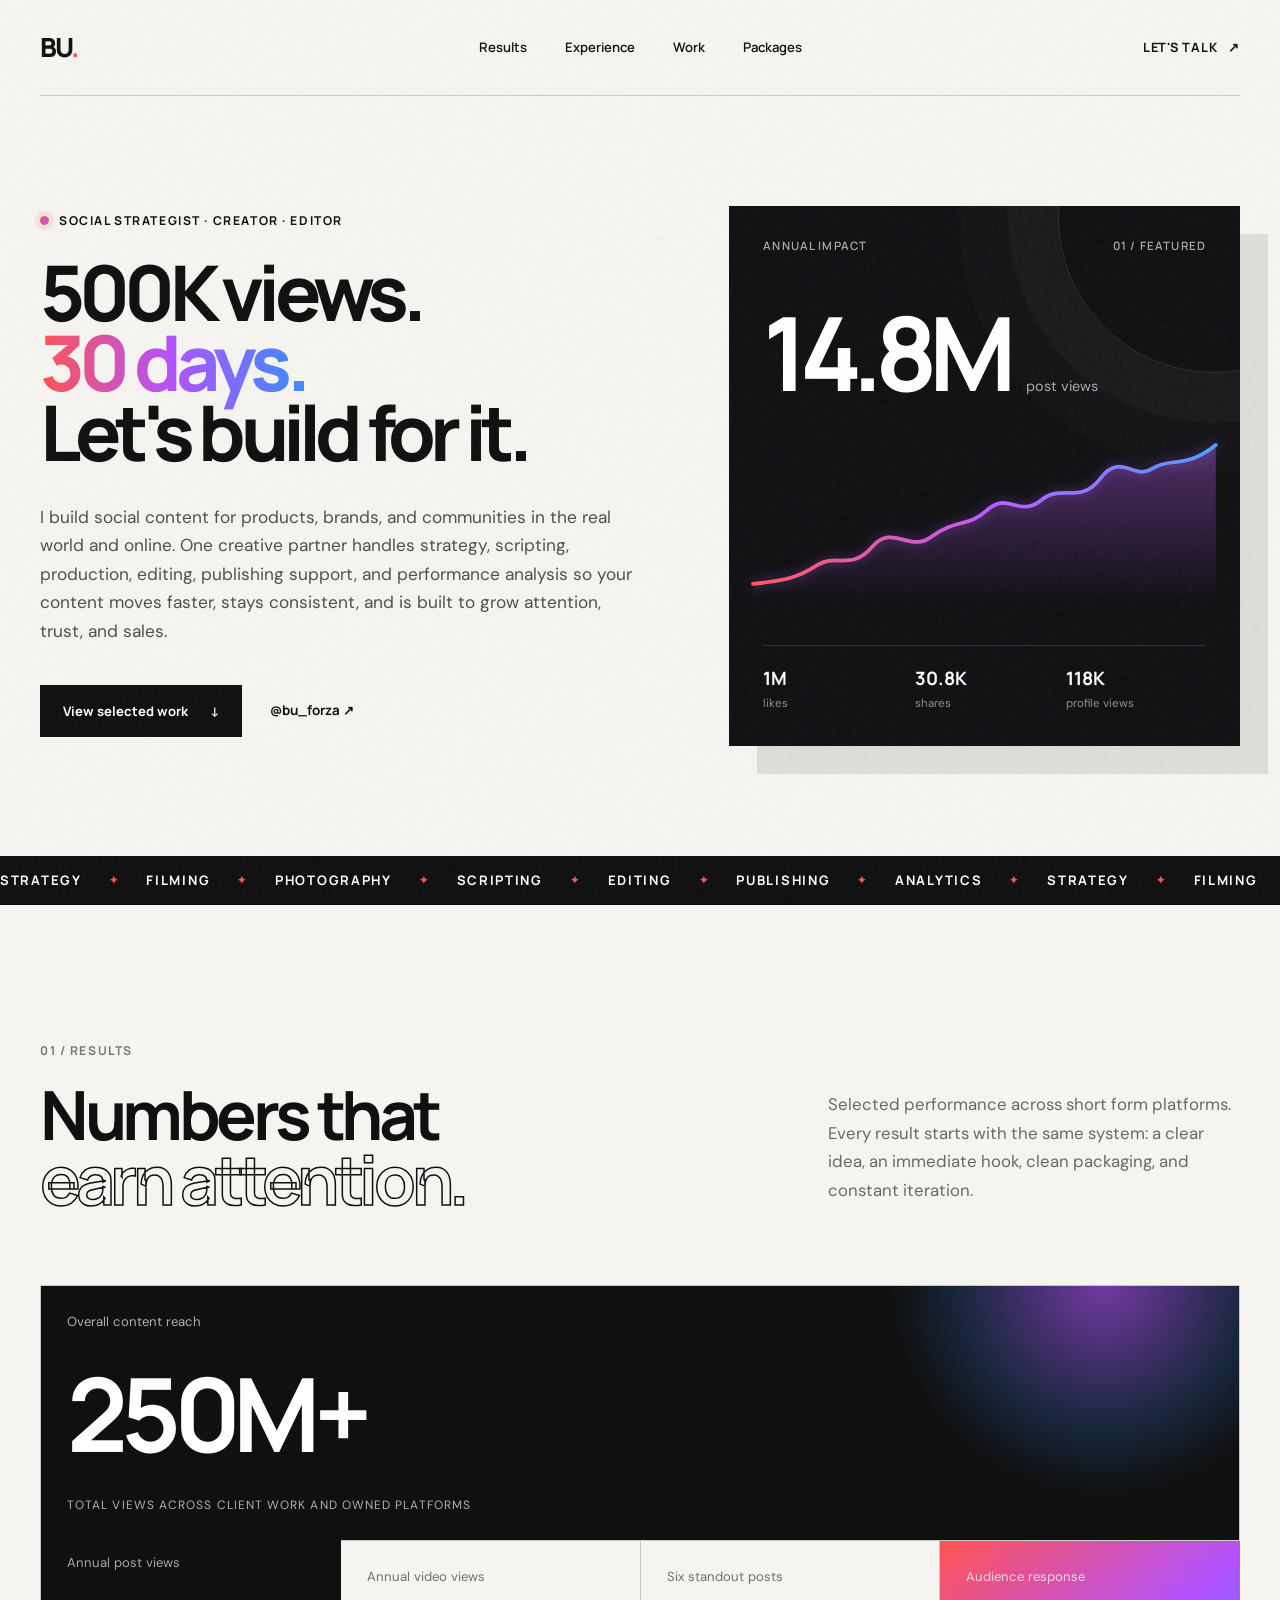
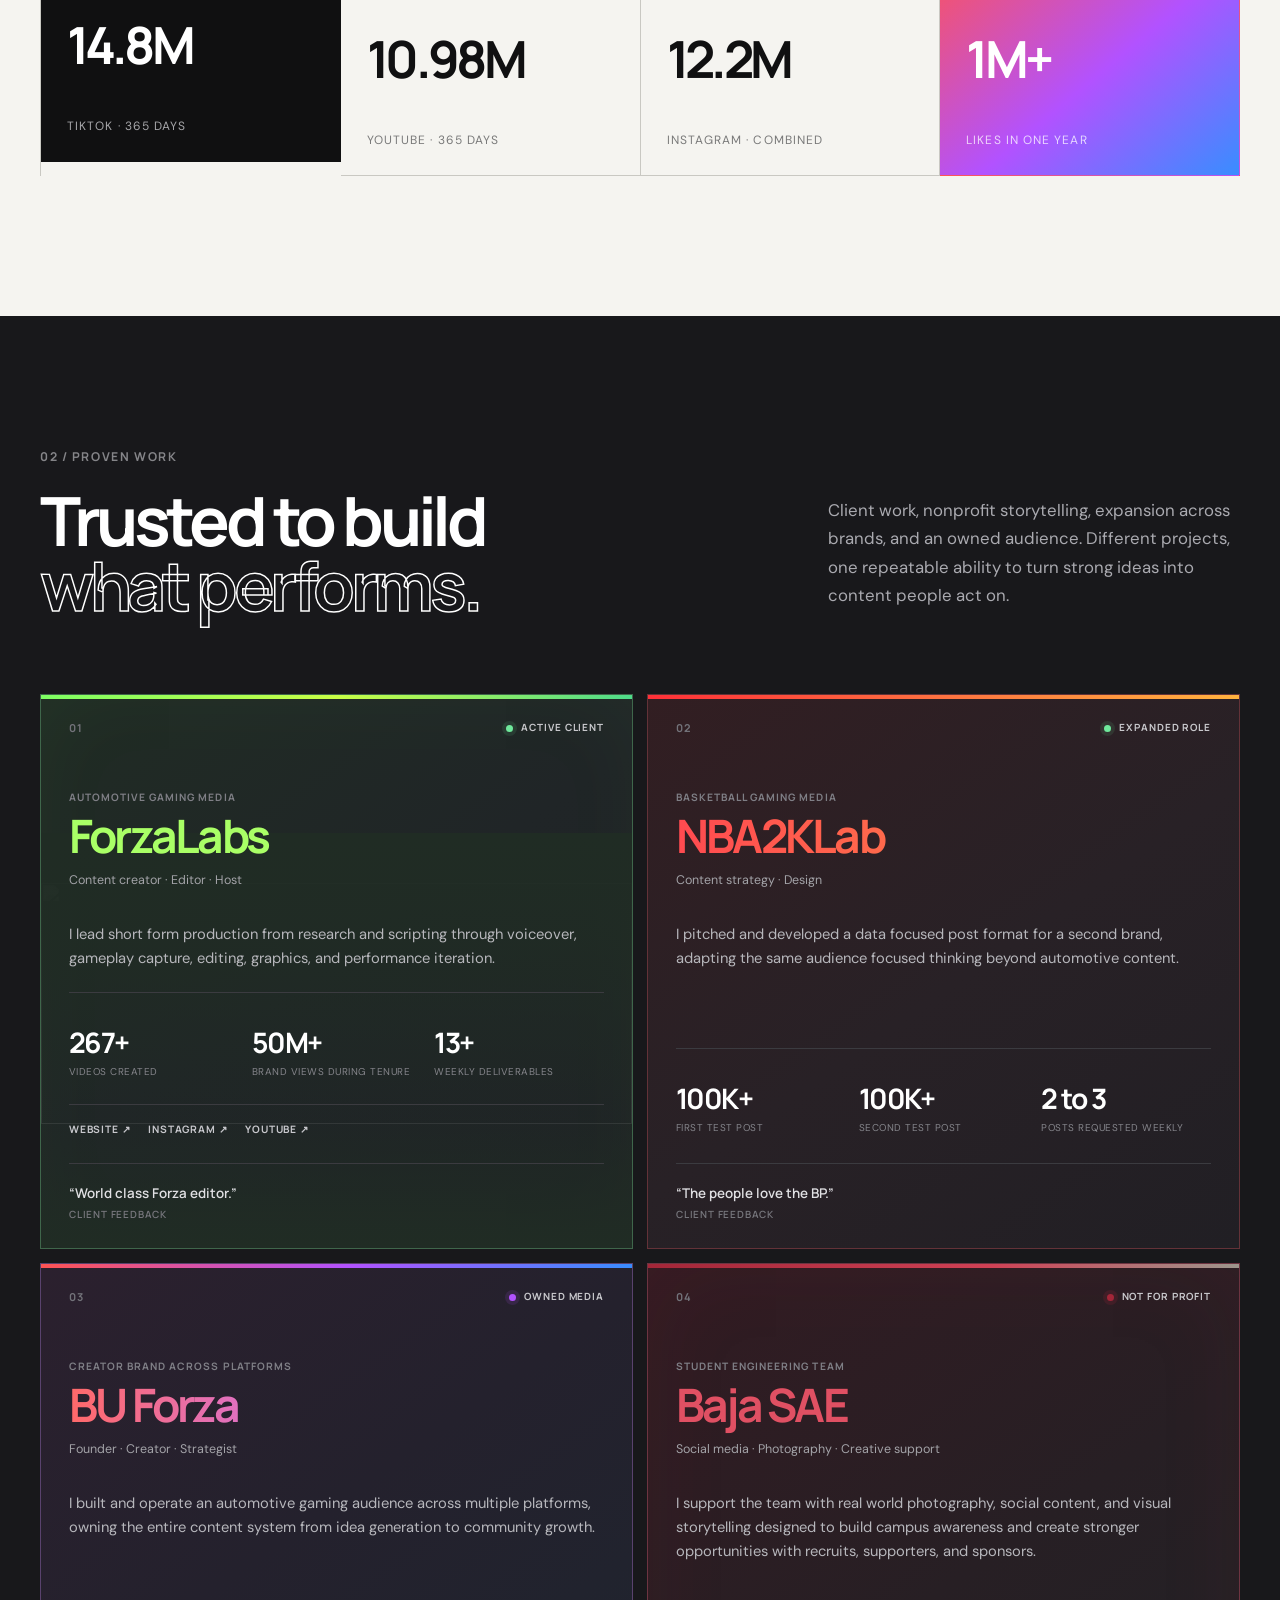
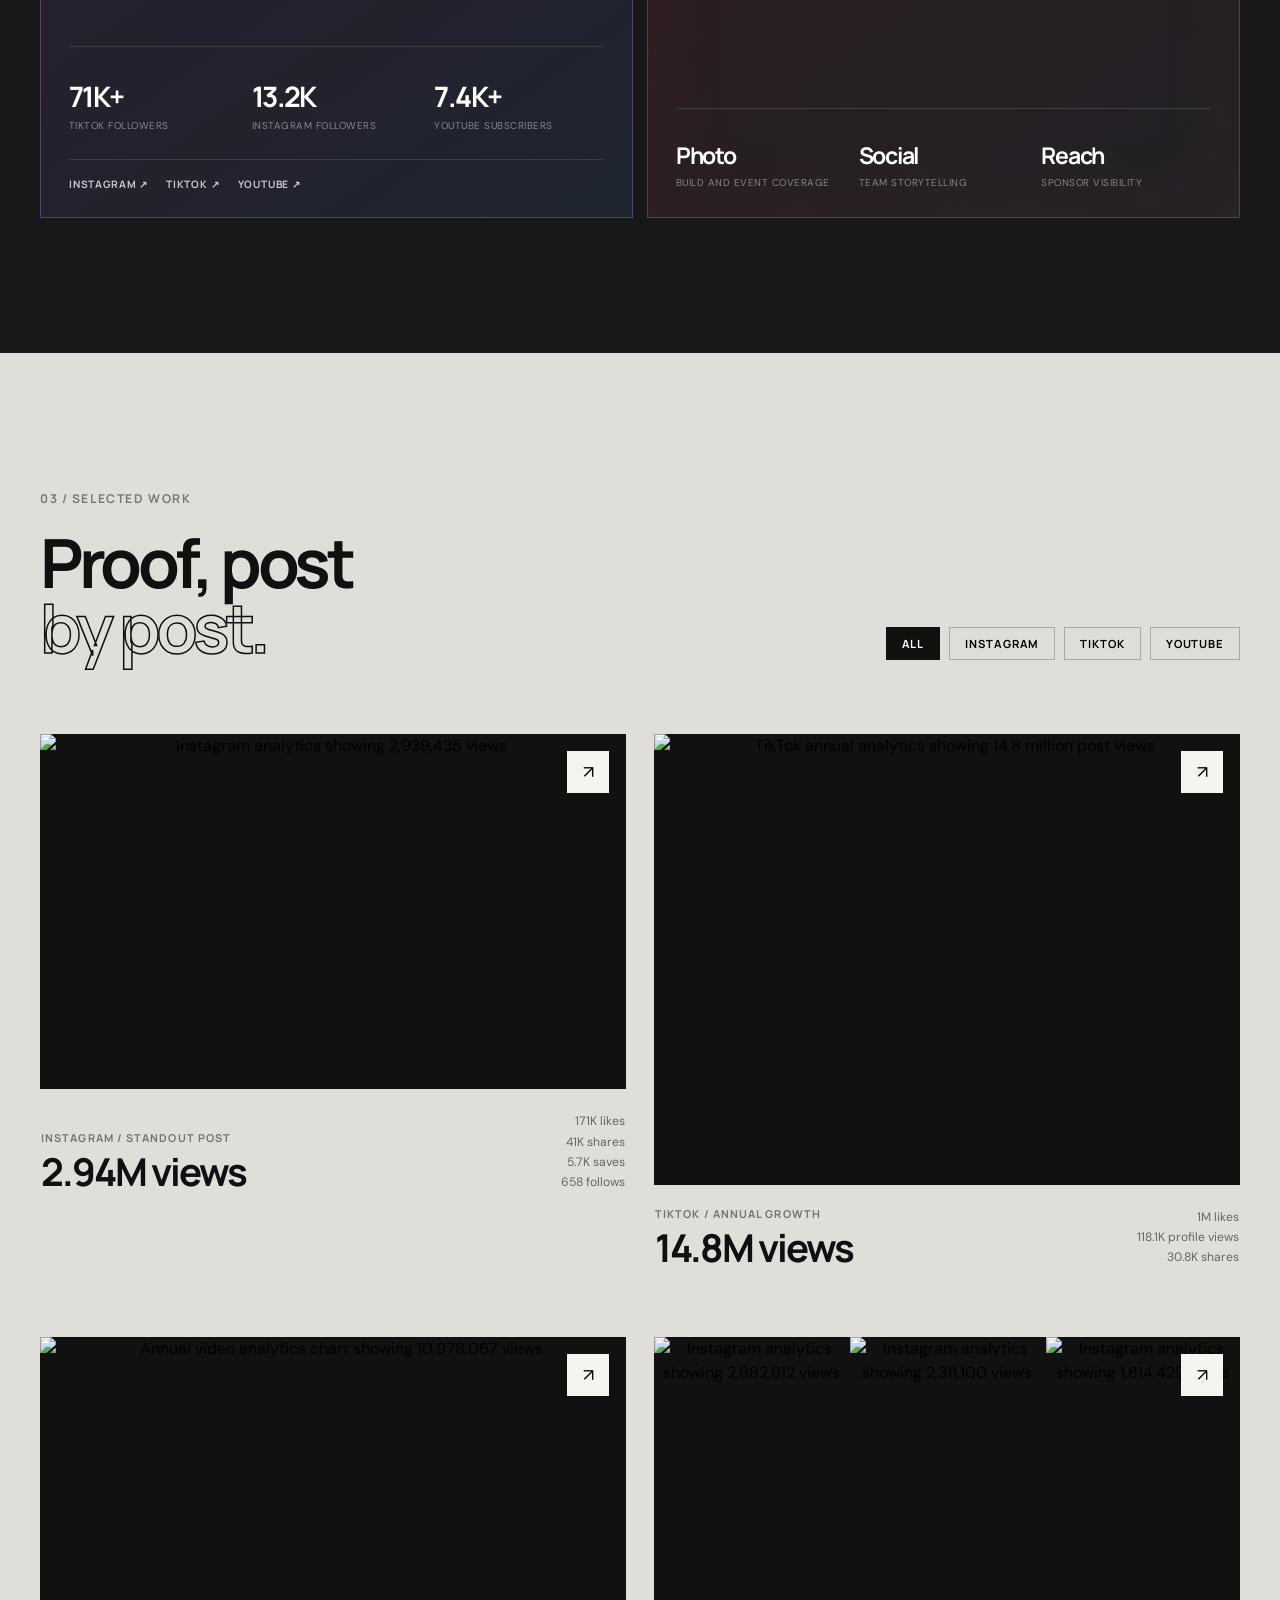
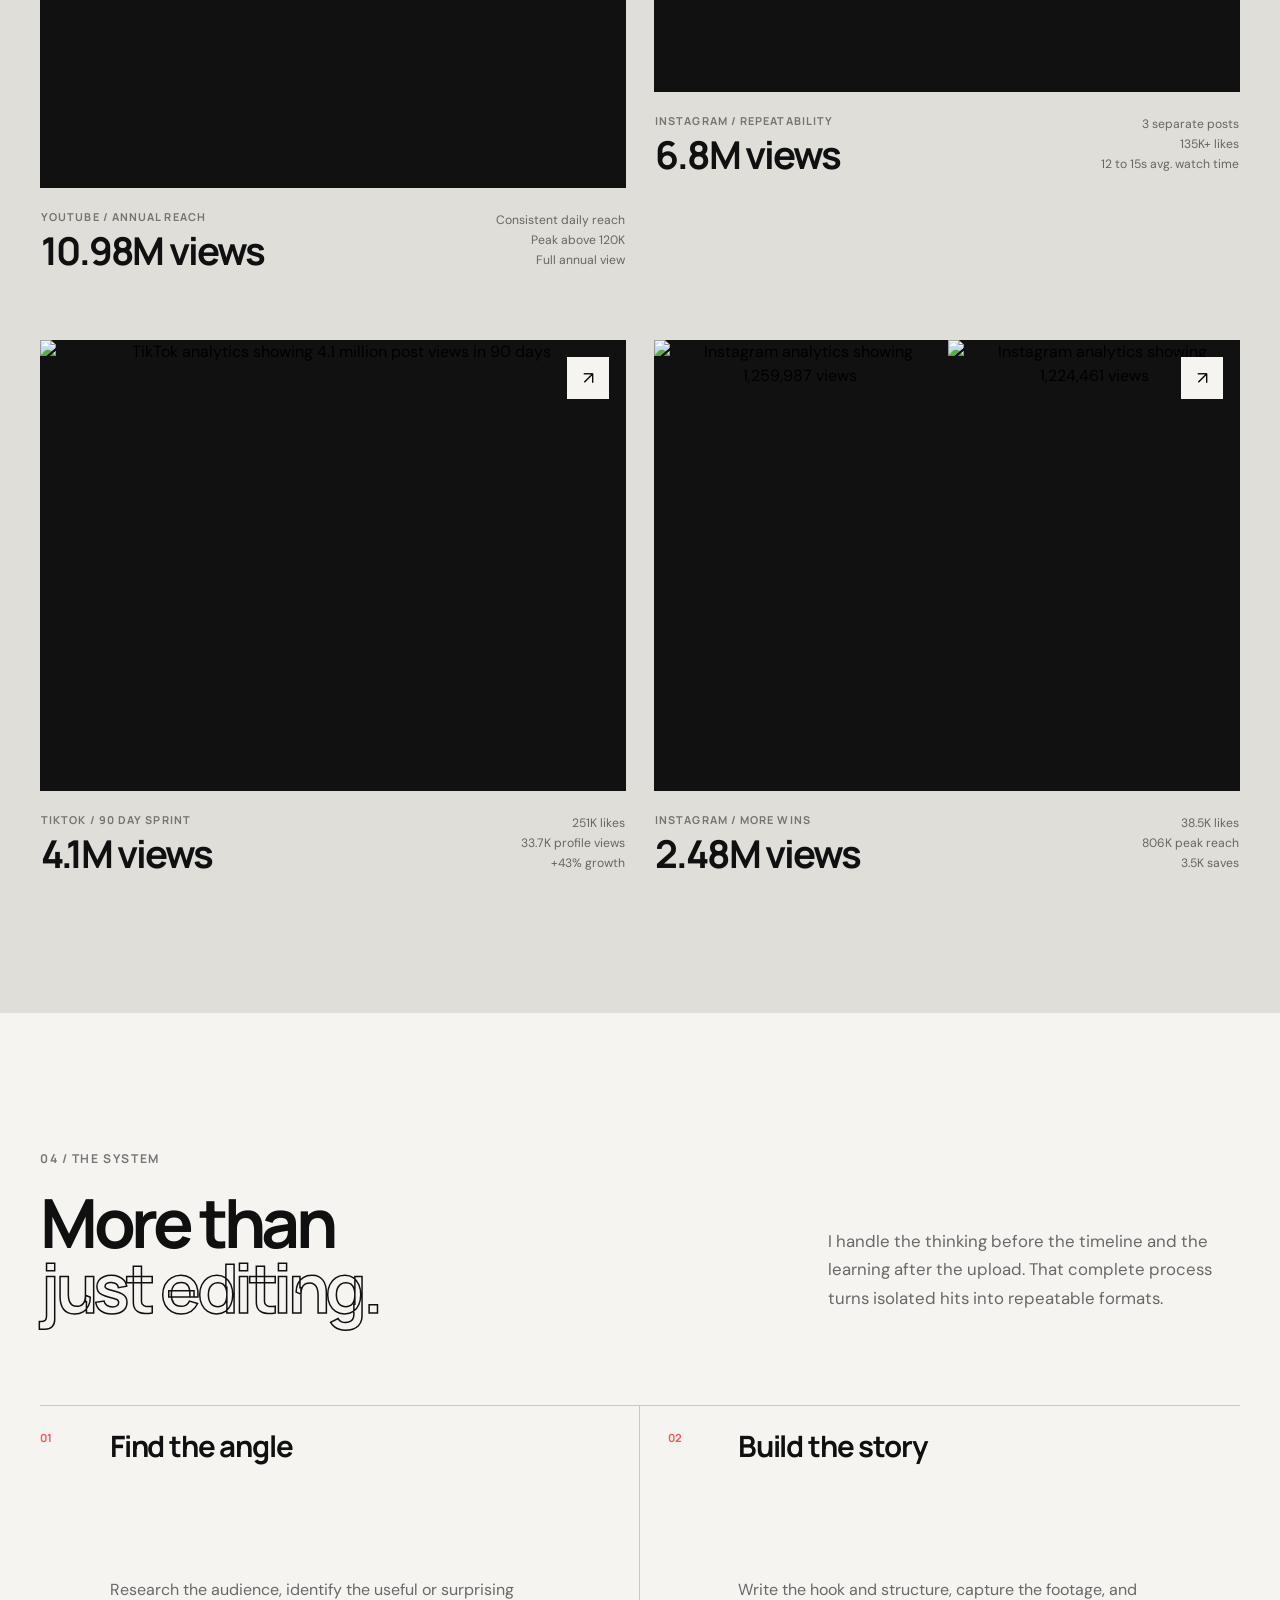
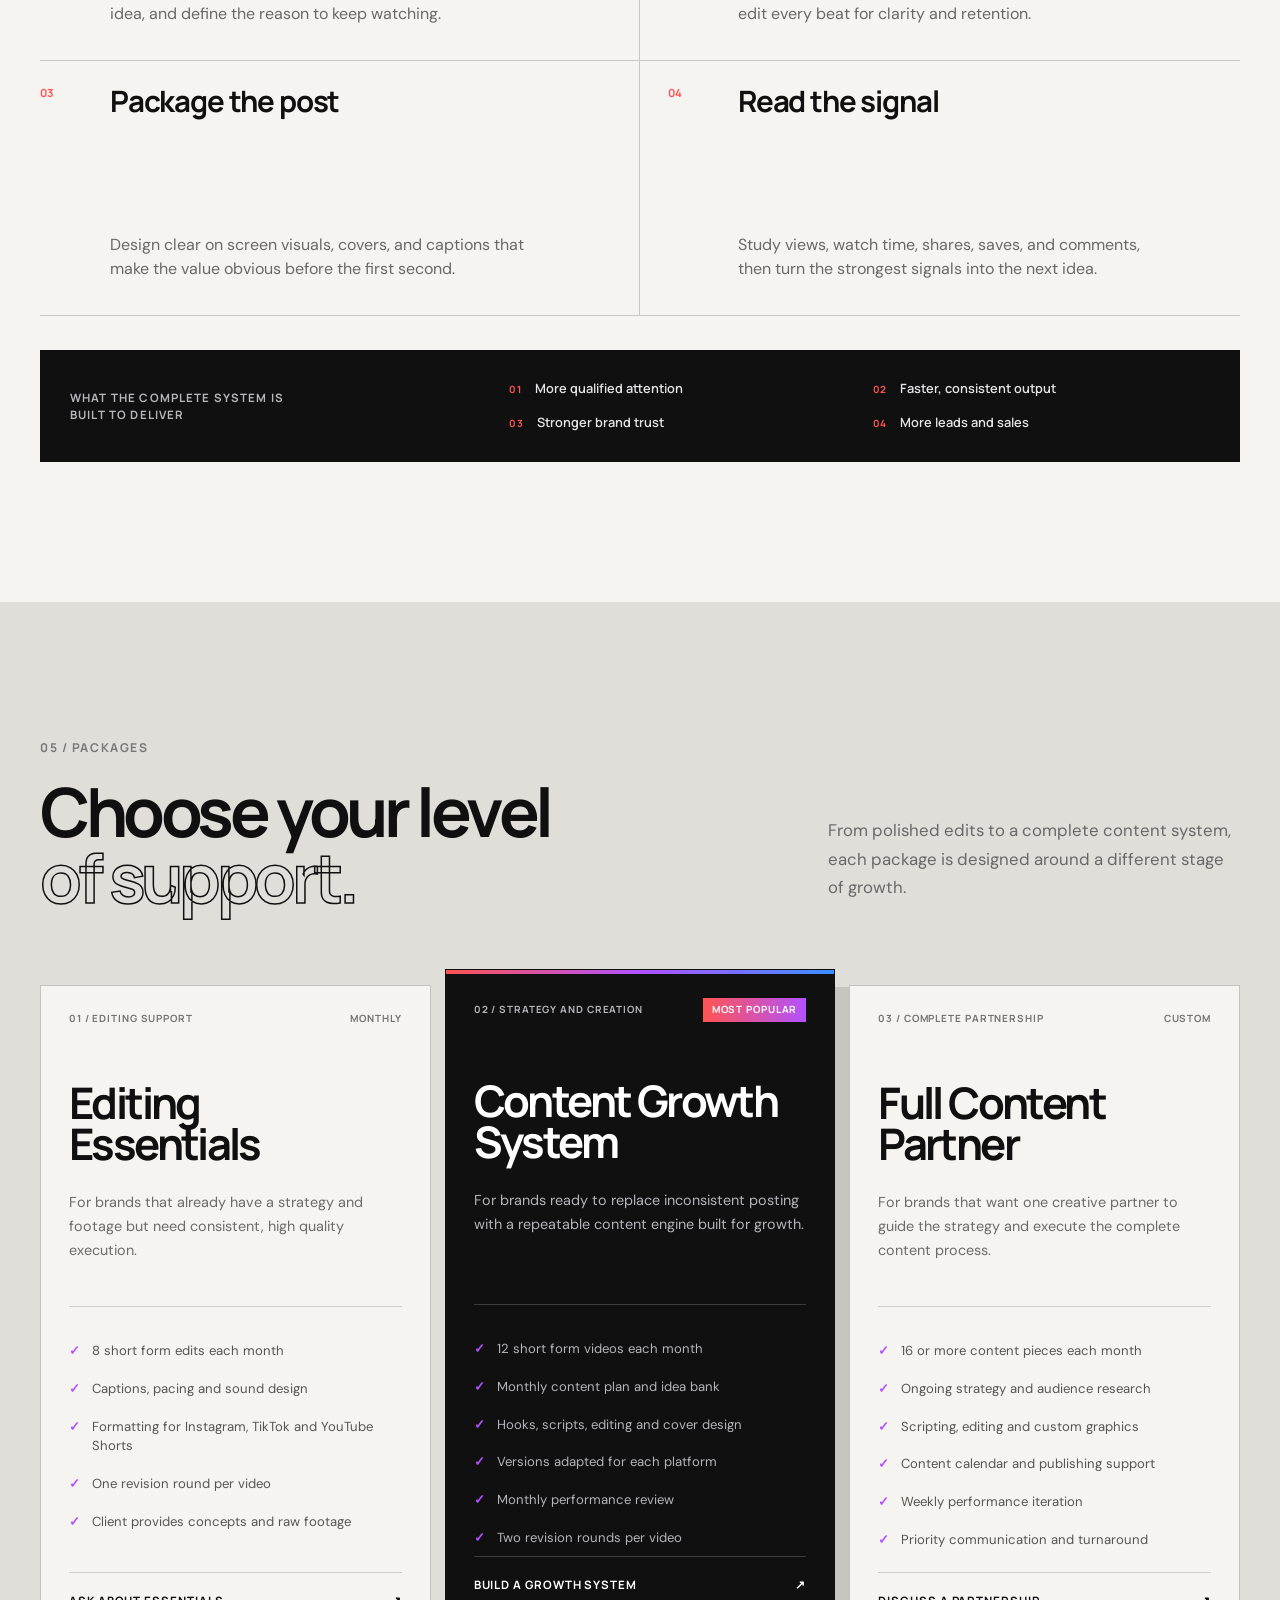
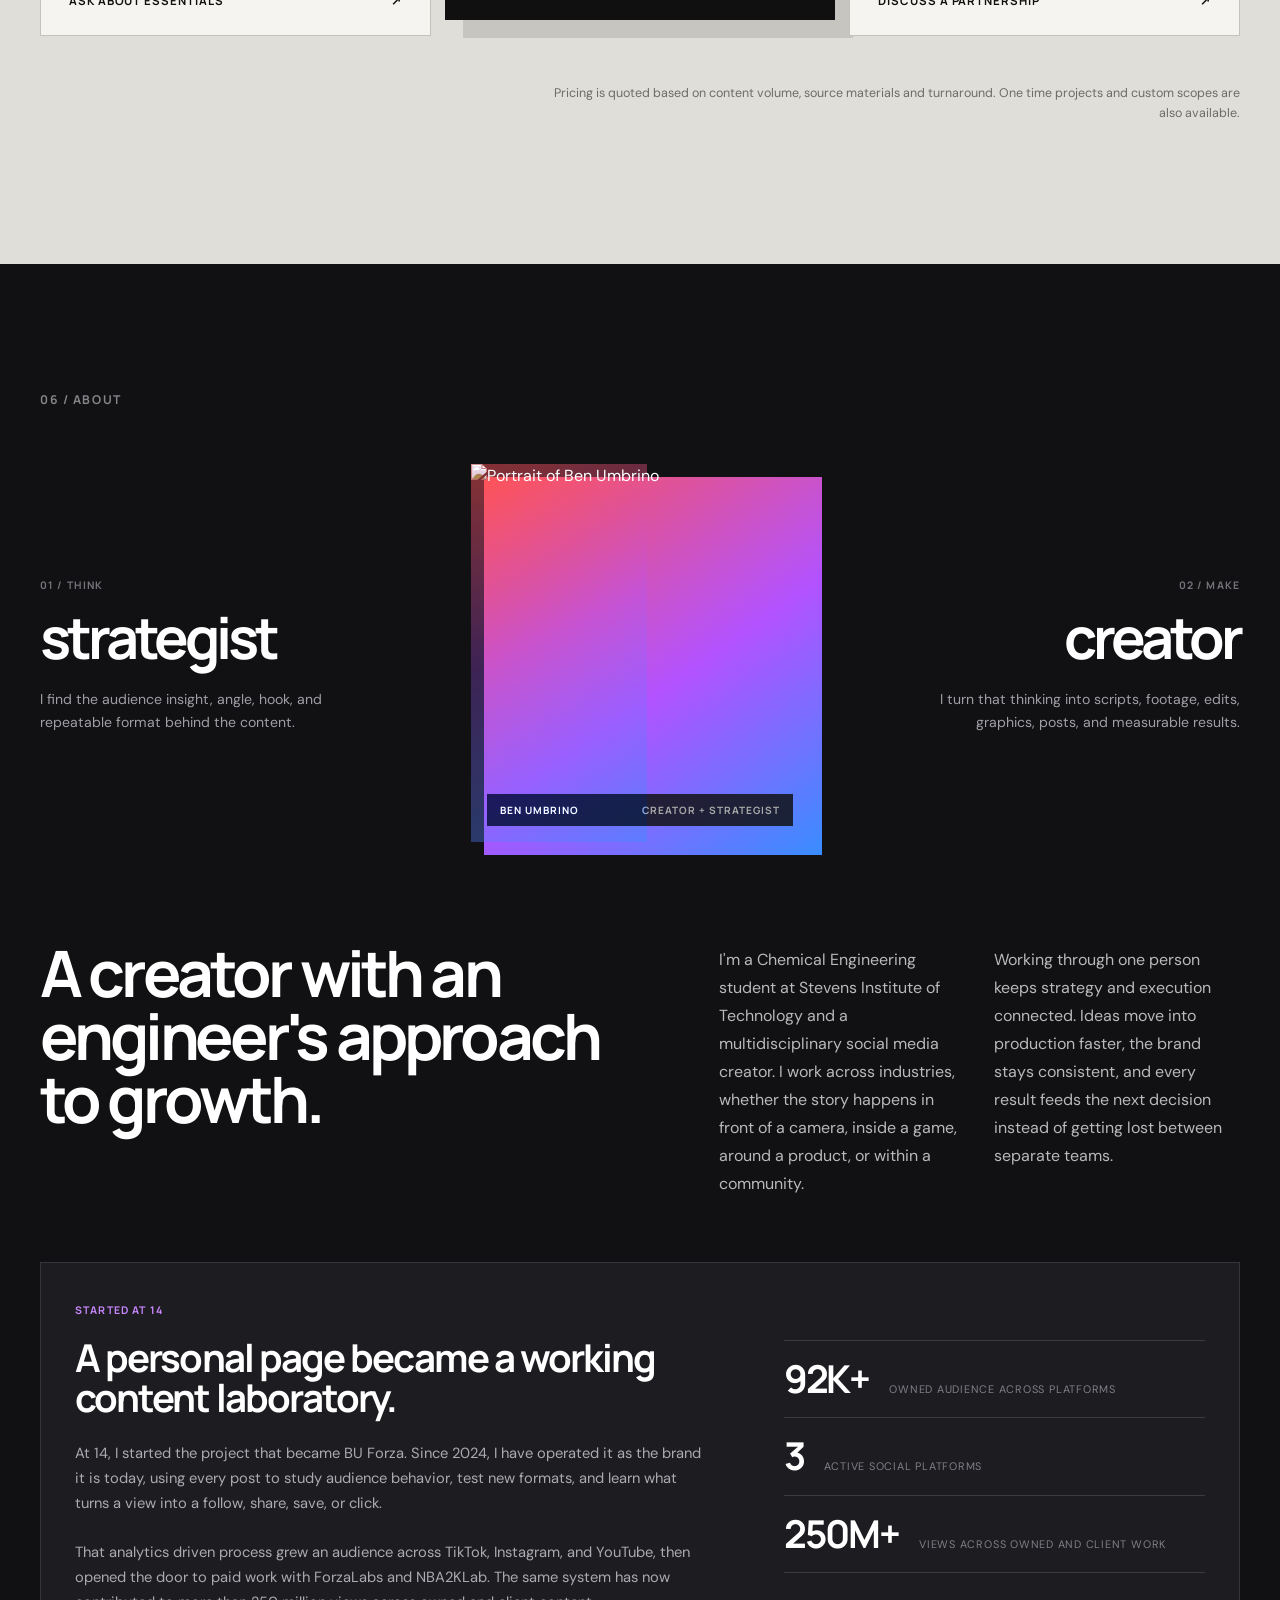
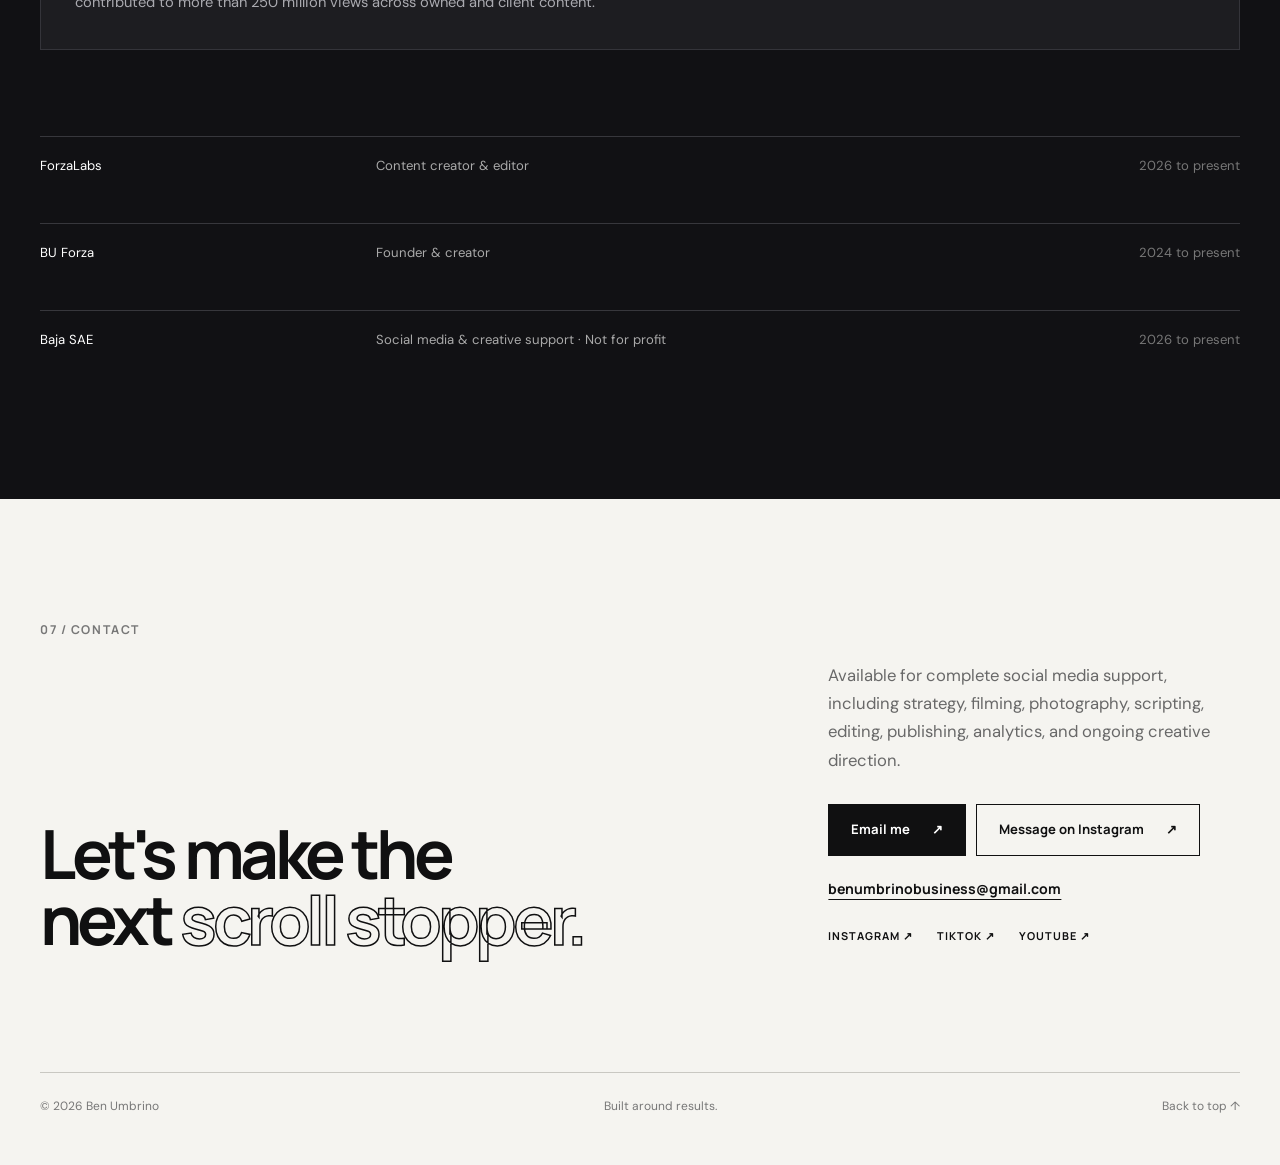
==== index.html @ 6631c13c "Add files via upload" ====
<!doctype html>
<html lang="en">
<head>
  <meta charset="utf-8">
  <meta name="viewport" content="width=device-width, initial-scale=1">
  <meta name="description" content="Social media strategy, production, editing, publishing support, and measurable growth by Ben Umbrino.">
  <meta name="theme-color" content="#f5f4f0">
  <title>Ben Umbrino | Content Portfolio</title>
  <link rel="preconnect" href="https://fonts.googleapis.com">
  <link rel="preconnect" href="https://fonts.gstatic.com" crossorigin>
  <link href="https://fonts.googleapis.com/css2?family=DM+Sans:wght@400;500;600;700&family=Manrope:wght@400;500;600;700;800&display=swap" rel="stylesheet">
  <link rel="stylesheet" href="styles.css">
</head>
<body>
  <div class="noise" aria-hidden="true"></div>
  <header class="site-header">
    <a class="brand" href="#top" aria-label="Ben Umbrino, home">BU<span>.</span></a>
    <nav aria-label="Main navigation">
      <a href="#results">Results</a>
      <a href="#experience">Experience</a>
      <a href="#work">Work</a>
      <a href="#packages">Packages</a>
    </nav>
    <a class="header-cta" href="#contact">Let's talk <span aria-hidden="true">↗</span></a>
  </header>

  <main id="top">
    <section class="hero wrap">
      <div class="hero-copy">
        <p class="eyebrow"><span></span> Social strategist · Creator · Editor</p>
        <h1>500K views.<br><em>30 days.</em><br>Let's build for it.</h1>
        <p class="hero-intro">I build social content for products, brands, and communities in the real world and online. One creative partner handles strategy, scripting, production, editing, publishing support, and performance analysis so your content moves faster, stays consistent, and is built to grow attention, trust, and sales.</p>
        <div class="hero-actions">
          <a class="button button-dark" href="#work">View selected work <span aria-hidden="true">↓</span></a>
          <a class="text-link" href="https://www.instagram.com/bu_forza/" target="_blank" rel="noreferrer">@bu_forza <span aria-hidden="true">↗</span></a>
        </div>
      </div>

      <aside class="hero-proof" aria-label="Featured result">
        <div class="proof-topline"><span>Annual impact</span><span>01 / featured</span></div>
        <div class="proof-number"><strong>14.8M</strong><span>post views</span></div>
        <svg class="proof-chart" viewBox="0 0 620 220" role="img" aria-label="Stylized upward performance chart">
          <defs>
            <linearGradient id="line-gradient" x1="0" y1="0" x2="1" y2="0">
              <stop offset="0" stop-color="#ff5b5b"/>
              <stop offset="0.52" stop-color="#bd5cff"/>
              <stop offset="1" stop-color="#4b9dff"/>
            </linearGradient>
            <linearGradient id="fill-gradient" x1="0" y1="0" x2="0" y2="1">
              <stop offset="0" stop-color="#bd5cff" stop-opacity=".36"/>
              <stop offset="1" stop-color="#bd5cff" stop-opacity="0"/>
            </linearGradient>
          </defs>
          <path class="chart-fill" d="M0,194 C45,190 61,185 86,169 C112,153 132,177 160,144 C187,113 210,153 239,131 C270,107 288,119 314,95 C341,70 356,106 386,82 C414,59 438,89 466,52 C493,17 511,57 536,39 C560,24 579,41 620,8 L620,220 L0,220 Z"/>
          <path class="chart-line" d="M0,194 C45,190 61,185 86,169 C112,153 132,177 160,144 C187,113 210,153 239,131 C270,107 288,119 314,95 C341,70 356,106 386,82 C414,59 438,89 466,52 C493,17 511,57 536,39 C560,24 579,41 620,8"/>
        </svg>
        <div class="proof-stats">
          <div><strong>1M</strong><span>likes</span></div>
          <div><strong>30.8K</strong><span>shares</span></div>
          <div><strong>118K</strong><span>profile views</span></div>
        </div>
      </aside>
    </section>

    <section class="ticker" aria-label="Capabilities">
      <div class="ticker-track">
        <span>Strategy</span><i>✦</i><span>Filming</span><i>✦</i><span>Photography</span><i>✦</i><span>Scripting</span><i>✦</i><span>Editing</span><i>✦</i><span>Publishing</span><i>✦</i><span>Analytics</span><i>✦</i>
        <span aria-hidden="true">Strategy</span><i aria-hidden="true">✦</i><span aria-hidden="true">Filming</span><i aria-hidden="true">✦</i><span aria-hidden="true">Photography</span><i aria-hidden="true">✦</i><span aria-hidden="true">Scripting</span><i aria-hidden="true">✦</i><span aria-hidden="true">Editing</span><i aria-hidden="true">✦</i><span aria-hidden="true">Publishing</span><i aria-hidden="true">✦</i><span aria-hidden="true">Analytics</span><i aria-hidden="true">✦</i>
      </div>
    </section>

    <section class="results wrap" id="results">
      <div class="section-heading">
        <div>
          <p class="section-index">01 / RESULTS</p>
          <h2>Numbers that<br><span>earn attention.</span></h2>
        </div>
        <p>Selected performance across short form platforms. Every result starts with the same system: a clear idea, an immediate hook, clean packaging, and constant iteration.</p>
      </div>

      <div class="metric-grid">
        <article class="metric metric-total">
          <p>Overall content reach</p>
          <strong>250M+</strong>
          <span>Total views across client work and owned platforms</span>
        </article>
        <article class="metric metric-primary">
          <p>Annual post views</p>
          <strong>14.8M</strong>
          <span>TikTok · 365 days</span>
        </article>
        <article class="metric">
          <p>Annual video views</p>
          <strong>10.98M</strong>
          <span>YouTube · 365 days</span>
        </article>
        <article class="metric">
          <p>Six standout posts</p>
          <strong>12.2M</strong>
          <span>Instagram · combined</span>
        </article>
        <article class="metric metric-accent">
          <p>Audience response</p>
          <strong>1M+</strong>
          <span>Likes in one year</span>
        </article>
      </div>
    </section>

    <section class="credentials" id="experience">
      <div class="wrap">
        <div class="section-heading credentials-heading">
          <div>
            <p class="section-index">02 / PROVEN WORK</p>
            <h2>Trusted to build<br><span>what performs.</span></h2>
          </div>
          <p>Client work, nonprofit storytelling, expansion across brands, and an owned audience. Different projects, one repeatable ability to turn strong ideas into content people act on.</p>
        </div>

        <div class="credential-grid">
          <article class="credential-card credential-featured credential-automotive credential-forza">
            <img class="credential-backdrop" src="assets/bmw-f30.png" alt="" aria-hidden="true">
            <div class="credential-top">
              <span class="credential-number">01</span>
              <span class="credential-status"><i></i> Active client</span>
            </div>
            <div class="credential-title">
              <p>Automotive gaming media</p>
              <h3>ForzaLabs</h3>
              <span>Content creator · Editor · Host</span>
            </div>
            <p class="credential-description">I lead short form production from research and scripting through voiceover, gameplay capture, editing, graphics, and performance iteration.</p>
            <div class="credential-proof">
              <div><strong>267+</strong><span>videos created</span></div>
              <div><strong>50M+</strong><span>brand views during tenure</span></div>
              <div><strong>13+</strong><span>weekly deliverables</span></div>
            </div>
            <nav class="credential-platforms" aria-label="ForzaLabs links">
              <a href="https://forza.labsgg.com/" target="_blank" rel="noreferrer">Website ↗</a>
              <a href="https://www.instagram.com/ForzalabsTuning/" target="_blank" rel="noreferrer">Instagram ↗</a>
              <a href="https://www.youtube.com/@ForzaLabsTuning" target="_blank" rel="noreferrer">YouTube ↗</a>
            </nav>
            <blockquote>“World class Forza editor.” <span>Client feedback</span></blockquote>
          </article>

          <article class="credential-card credential-nba2k">
            <div class="credential-top">
              <span class="credential-number">02</span>
              <span class="credential-status"><i></i> Expanded role</span>
            </div>
            <div class="credential-title">
              <p>Basketball gaming media</p>
              <h3>NBA2KLab</h3>
              <span>Content strategy · Design</span>
            </div>
            <p class="credential-description">I pitched and developed a data focused post format for a second brand, adapting the same audience focused thinking beyond automotive content.</p>
            <div class="credential-proof">
              <div><strong>100K+</strong><span>first test post</span></div>
              <div><strong>100K+</strong><span>second test post</span></div>
              <div><strong>2 to 3</strong><span>posts requested weekly</span></div>
            </div>
            <blockquote>“The people love the BP.” <span>Client feedback</span></blockquote>
          </article>

          <article class="credential-card credential-buforza">
            <div class="credential-top">
              <span class="credential-number">03</span>
              <span class="credential-status credential-owned"><i></i> Owned media</span>
            </div>
            <div class="credential-title">
              <p>Creator brand across platforms</p>
              <h3>BU Forza</h3>
              <span>Founder · Creator · Strategist</span>
            </div>
            <p class="credential-description">I built and operate an automotive gaming audience across multiple platforms, owning the entire content system from idea generation to community growth.</p>
            <div class="credential-proof">
              <div><strong>71K+</strong><span>TikTok followers</span></div>
              <div><strong>13.2K</strong><span>Instagram followers</span></div>
              <div><strong>7.4K+</strong><span>YouTube subscribers</span></div>
            </div>
            <nav class="credential-platforms" aria-label="BU Forza links">
              <a href="https://www.instagram.com/bu_forza/" target="_blank" rel="noreferrer">Instagram ↗</a>
              <a href="https://www.tiktok.com/@bu_forza" target="_blank" rel="noreferrer">TikTok ↗</a>
              <a href="https://www.youtube.com/@bu_forza" target="_blank" rel="noreferrer">YouTube ↗</a>
            </nav>
          </article>

          <article class="credential-card credential-nonprofit credential-baja">
            <div class="credential-top">
              <span class="credential-number">04</span>
              <span class="credential-status credential-volunteer"><i></i> Not for profit</span>
            </div>
            <div class="credential-title">
              <p>Student engineering team</p>
              <h3>Baja SAE</h3>
              <span>Social media · Photography · Creative support</span>
            </div>
            <p class="credential-description">I support the team with real world photography, social content, and visual storytelling designed to build campus awareness and create stronger opportunities with recruits, supporters, and sponsors.</p>
            <div class="credential-proof credential-proof-words">
              <div><strong>Photo</strong><span>build and event coverage</span></div>
              <div><strong>Social</strong><span>team storytelling</span></div>
              <div><strong>Reach</strong><span>sponsor visibility</span></div>
            </div>
          </article>
        </div>
      </div>
    </section>

    <section class="work" id="work">
      <div class="wrap">
        <div class="section-heading work-heading">
          <div>
            <p class="section-index">03 / SELECTED WORK</p>
            <h2>Proof, post<br><span>by post.</span></h2>
          </div>
          <div class="filters" role="group" aria-label="Filter projects">
            <button class="filter active" type="button" data-filter="all">All</button>
            <button class="filter" type="button" data-filter="instagram">Instagram</button>
            <button class="filter" type="button" data-filter="tiktok">TikTok</button>
            <button class="filter" type="button" data-filter="youtube">YouTube</button>
          </div>
        </div>

        <div class="project-grid">
          <article class="project project-wide" data-platform="instagram">
            <button class="project-image" type="button" data-image="assets/instagram-2-9m.jpeg" data-alt="Instagram analytics showing 2,939,435 views" aria-label="Open analytics screenshot for 2.9 million view Instagram post">
              <img src="assets/instagram-2-9m.jpeg" alt="Instagram analytics showing 2,939,435 views" loading="lazy">
              <span class="open-icon" aria-hidden="true">↗</span>
            </button>
            <div class="project-info">
              <div><span class="project-label">Instagram / Standout post</span><h3>2.94M views</h3></div>
              <ul><li>171K likes</li><li>41K shares</li><li>5.7K saves</li><li>658 follows</li></ul>
            </div>
          </article>

          <article class="project" data-platform="tiktok">
            <button class="project-image" type="button" data-image="assets/tiktok-annual.jpeg" data-alt="TikTok annual analytics showing 14.8 million post views" aria-label="Open annual TikTok analytics screenshot">
              <img src="assets/tiktok-annual.jpeg" alt="TikTok annual analytics showing 14.8 million post views" loading="lazy">
              <span class="open-icon" aria-hidden="true">↗</span>
            </button>
            <div class="project-info">
              <div><span class="project-label">TikTok / Annual growth</span><h3>14.8M views</h3></div>
              <ul><li>1M likes</li><li>118.1K profile views</li><li>30.8K shares</li></ul>
            </div>
          </article>

          <article class="project" data-platform="youtube">
            <button class="project-image" type="button" data-image="assets/youtube-annual.jpeg" data-alt="Annual video analytics chart showing 10,978,067 views" aria-label="Open annual video analytics screenshot">
              <img src="assets/youtube-annual.jpeg" alt="Annual video analytics chart showing 10,978,067 views" loading="lazy">
              <span class="open-icon" aria-hidden="true">↗</span>
            </button>
            <div class="project-info">
              <div><span class="project-label">YouTube / Annual reach</span><h3>10.98M views</h3></div>
              <ul><li>Consistent daily reach</li><li>Peak above 120K</li><li>Full annual view</li></ul>
            </div>
          </article>

          <article class="project project-wide" data-platform="instagram">
            <button class="project-image project-collage" type="button" data-image="assets/instagram-2-6m.jpeg" data-alt="Instagram analytics showing 2,682,612 views" aria-label="Open analytics screenshot for 2.68 million view Instagram post">
              <img src="assets/instagram-2-6m.jpeg" alt="Instagram analytics showing 2,682,612 views" loading="lazy">
              <img src="assets/instagram-2-3m.jpeg" alt="Instagram analytics showing 2,311,100 views" loading="lazy">
              <img src="assets/instagram-1-8m.jpeg" alt="Instagram analytics showing 1,814,429 views" loading="lazy">
              <span class="open-icon" aria-hidden="true">↗</span>
            </button>
            <div class="project-info">
              <div><span class="project-label">Instagram / Repeatability</span><h3>6.8M views</h3></div>
              <ul><li>3 separate posts</li><li>135K+ likes</li><li>12 to 15s avg. watch time</li></ul>
            </div>
          </article>

          <article class="project" data-platform="tiktok">
            <button class="project-image" type="button" data-image="assets/tiktok-90d.jpeg" data-alt="TikTok analytics showing 4.1 million post views in 90 days" aria-label="Open 90 day TikTok analytics screenshot">
              <img src="assets/tiktok-90d.jpeg" alt="TikTok analytics showing 4.1 million post views in 90 days" loading="lazy">
              <span class="open-icon" aria-hidden="true">↗</span>
            </button>
            <div class="project-info">
              <div><span class="project-label">TikTok / 90 day sprint</span><h3>4.1M views</h3></div>
              <ul><li>251K likes</li><li>33.7K profile views</li><li>+43% growth</li></ul>
            </div>
          </article>

          <article class="project" data-platform="instagram">
            <button class="project-image project-collage two" type="button" data-image="assets/instagram-1-25m.jpeg" data-alt="Instagram analytics showing 1,259,987 views" aria-label="Open additional Instagram analytics screenshot">
              <img src="assets/instagram-1-25m.jpeg" alt="Instagram analytics showing 1,259,987 views" loading="lazy">
              <img src="assets/instagram-1-2m.jpeg" alt="Instagram analytics showing 1,224,461 views" loading="lazy">
              <span class="open-icon" aria-hidden="true">↗</span>
            </button>
            <div class="project-info">
              <div><span class="project-label">Instagram / More wins</span><h3>2.48M views</h3></div>
              <ul><li>38.5K likes</li><li>806K peak reach</li><li>3.5K saves</li></ul>
            </div>
          </article>
        </div>
      </div>
    </section>

    <section class="process wrap" id="process">
      <div class="section-heading">
        <div>
          <p class="section-index">04 / THE SYSTEM</p>
          <h2>More than<br><span>just editing.</span></h2>
        </div>
        <p>I handle the thinking before the timeline and the learning after the upload. That complete process turns isolated hits into repeatable formats.</p>
      </div>
      <ol class="process-list">
        <li><span>01</span><h3>Find the angle</h3><p>Research the audience, identify the useful or surprising idea, and define the reason to keep watching.</p></li>
        <li><span>02</span><h3>Build the story</h3><p>Write the hook and structure, capture the footage, and edit every beat for clarity and retention.</p></li>
        <li><span>03</span><h3>Package the post</h3><p>Design clear on screen visuals, covers, and captions that make the value obvious before the first second.</p></li>
        <li><span>04</span><h3>Read the signal</h3><p>Study views, watch time, shares, saves, and comments, then turn the strongest signals into the next idea.</p></li>
      </ol>
      <div class="outcome-band">
        <p>What the complete system is built to deliver</p>
        <div class="outcome-grid">
          <span><strong>01</strong> More qualified attention</span>
          <span><strong>02</strong> Faster, consistent output</span>
          <span><strong>03</strong> Stronger brand trust</span>
          <span><strong>04</strong> More leads and sales</span>
        </div>
      </div>
    </section>

    <section class="packages" id="packages">
      <div class="wrap">
        <div class="section-heading packages-heading">
          <div>
            <p class="section-index">05 / PACKAGES</p>
            <h2>Choose your level<br><span>of support.</span></h2>
          </div>
          <p>From polished edits to a complete content system, each package is designed around a different stage of growth.</p>
        </div>

        <div class="package-grid">
          <article class="package-card">
            <div class="package-topline"><span>01 / Editing support</span><span>Monthly</span></div>
            <h3>Editing<br>Essentials</h3>
            <p class="package-fit">For brands that already have a strategy and footage but need consistent, high quality execution.</p>
            <ul>
              <li>8 short form edits each month</li>
              <li>Captions, pacing and sound design</li>
              <li>Formatting for Instagram, TikTok and YouTube Shorts</li>
              <li>One revision round per video</li>
              <li>Client provides concepts and raw footage</li>
            </ul>
            <a href="mailto:benumbrinobusiness@gmail.com?subject=Editing%20Essentials%20Package">Ask about Essentials <span aria-hidden="true">↗</span></a>
          </article>

          <article class="package-card package-featured">
            <div class="package-topline"><span>02 / Strategy and creation</span><span class="package-badge">Most popular</span></div>
            <h3>Content Growth<br>System</h3>
            <p class="package-fit">For brands ready to replace inconsistent posting with a repeatable content engine built for growth.</p>
            <ul>
              <li>12 short form videos each month</li>
              <li>Monthly content plan and idea bank</li>
              <li>Hooks, scripts, editing and cover design</li>
              <li>Versions adapted for each platform</li>
              <li>Monthly performance review</li>
              <li>Two revision rounds per video</li>
            </ul>
            <a href="mailto:benumbrinobusiness@gmail.com?subject=Content%20Growth%20System%20Package">Build a growth system <span aria-hidden="true">↗</span></a>
          </article>

          <article class="package-card">
            <div class="package-topline"><span>03 / Complete partnership</span><span>Custom</span></div>
            <h3>Full Content<br>Partner</h3>
            <p class="package-fit">For brands that want one creative partner to guide the strategy and execute the complete content process.</p>
            <ul>
              <li>16 or more content pieces each month</li>
              <li>Ongoing strategy and audience research</li>
              <li>Scripting, editing and custom graphics</li>
              <li>Content calendar and publishing support</li>
              <li>Weekly performance iteration</li>
              <li>Priority communication and turnaround</li>
            </ul>
            <a href="mailto:benumbrinobusiness@gmail.com?subject=Full%20Content%20Partner%20Package">Discuss a partnership <span aria-hidden="true">↗</span></a>
          </article>
        </div>

        <p class="package-note">Pricing is quoted based on content volume, source materials and turnaround. One time projects and custom scopes are also available.</p>
      </div>
    </section>

    <section class="about" id="about">
      <div class="wrap">
        <p class="section-index">06 / ABOUT</p>
        <div class="identity-stage">
          <div class="identity-role identity-role-left">
            <span>01 / Think</span>
            <h3>strategist</h3>
            <p>I find the audience insight, angle, hook, and repeatable format behind the content.</p>
          </div>
          <figure class="portrait-frame">
            <span class="portrait-wash" aria-hidden="true"></span>
            <img src="assets/ben-umbrino-portrait.jpeg" alt="Portrait of Ben Umbrino" width="1206" height="1507" loading="lazy">
            <figcaption><span>Ben Umbrino</span><span>Creator + strategist</span></figcaption>
          </figure>
          <div class="identity-role identity-role-right">
            <span>02 / Make</span>
            <h3>creator</h3>
            <p>I turn that thinking into scripts, footage, edits, graphics, posts, and measurable results.</p>
          </div>
        </div>
        <div class="about-copy about-copy-wide">
          <h2>A creator with an engineer's approach to growth.</h2>
          <div class="about-columns">
            <p>I'm a Chemical Engineering student at Stevens Institute of Technology and a multidisciplinary social media creator. I work across industries, whether the story happens in front of a camera, inside a game, around a product, or within a community.</p>
            <p>Working through one person keeps strategy and execution connected. Ideas move into production faster, the brand stays consistent, and every result feeds the next decision instead of getting lost between separate teams.</p>
          </div>
          <div class="origin-story">
            <div class="origin-copy">
              <span>Started at 14</span>
              <h3>A personal page became a working content laboratory.</h3>
              <p>At 14, I started the project that became BU Forza. Since 2024, I have operated it as the brand it is today, using every post to study audience behavior, test new formats, and learn what turns a view into a follow, share, save, or click.</p>
              <p>That analytics driven process grew an audience across TikTok, Instagram, and YouTube, then opened the door to paid work with ForzaLabs and NBA2KLab. The same system has now contributed to more than 250 million views across owned and client content.</p>
            </div>
            <div class="origin-metrics" aria-label="BU Forza growth metrics">
              <div><strong>92K+</strong><span>owned audience across platforms</span></div>
              <div><strong>3</strong><span>active social platforms</span></div>
              <div><strong>250M+</strong><span>views across owned and client work</span></div>
            </div>
          </div>
          <div class="experience-row"><span>ForzaLabs</span><span>Content creator & editor</span><span>2026 to present</span></div>
          <div class="experience-row"><span>BU Forza</span><span>Founder & creator</span><span>2024 to present</span></div>
          <div class="experience-row"><span>Baja SAE</span><span>Social media & creative support · Not for profit</span><span>2026 to present</span></div>
        </div>
      </div>
    </section>

    <section class="contact wrap" id="contact">
      <p class="section-index">07 / CONTACT</p>
      <div class="contact-grid">
        <h2>Let's make the<br>next <span>scroll stopper.</span></h2>
        <div>
          <p>Available for complete social media support, including strategy, filming, photography, scripting, editing, publishing, analytics, and ongoing creative direction.</p>
          <div class="contact-actions">
            <a class="button button-dark" href="mailto:benumbrinobusiness@gmail.com">Email me <span aria-hidden="true">↗</span></a>
            <a class="button button-light" href="https://www.instagram.com/bu_forza/" target="_blank" rel="noreferrer">Message on Instagram <span aria-hidden="true">↗</span></a>
          </div>
          <a class="contact-email" href="mailto:benumbrinobusiness@gmail.com">benumbrinobusiness@gmail.com</a>
          <nav class="contact-socials" aria-label="BU Forza social platforms">
            <a href="https://www.instagram.com/bu_forza/" target="_blank" rel="noreferrer">Instagram ↗</a>
            <a href="https://www.tiktok.com/@bu_forza" target="_blank" rel="noreferrer">TikTok ↗</a>
            <a href="https://www.youtube.com/@bu_forza" target="_blank" rel="noreferrer">YouTube ↗</a>
          </nav>
        </div>
      </div>
      <footer><span>© 2026 Ben Umbrino</span><span>Built around results.</span><a href="#top">Back to top ↑</a></footer>
    </section>
  </main>

  <dialog class="lightbox" aria-label="Analytics screenshot viewer">
    <button class="lightbox-close" type="button" aria-label="Close image viewer">×</button>
    <img src="" alt="">
  </dialog>

  <script src="script.js"></script>
</body>
</html>
---- styles.css ----
:root {
  --paper: #f5f4f0;
  --ink: #101011;
  --muted: #686868;
  --line: #c9c8c2;
  --dark: #111114;
  --accent-a: #ff5353;
  --accent-b: #b252ff;
  --accent-c: #398dff;
}

* { box-sizing: border-box; }
html { scroll-behavior: smooth; }
body {
  margin: 0;
  color: var(--ink);
  background: var(--paper);
  font-family: "DM Sans", sans-serif;
  font-size: 16px;
  line-height: 1.5;
  overflow-x: hidden;
}
body.modal-open { overflow: hidden; }
a { color: inherit; text-decoration: none; }
button { font: inherit; }
img { max-width: 100%; display: block; }
.wrap { width: min(1400px, calc(100% - 80px)); margin-inline: auto; }
.noise {
  position: fixed; inset: 0; pointer-events: none; opacity: .035; z-index: 99;
  background-image: url("data:image/svg+xml,%3Csvg viewBox='0 0 200 200' xmlns='http://www.w3.org/2000/svg'%3E%3Cfilter id='n'%3E%3CfeTurbulence type='fractalNoise' baseFrequency='.9' numOctaves='4' stitchTiles='stitch'/%3E%3C/filter%3E%3Crect width='100%25' height='100%25' filter='url(%23n)' opacity='.8'/%3E%3C/svg%3E");
}

.site-header {
  width: min(1400px, calc(100% - 80px)); margin: auto; height: 96px;
  display: grid; grid-template-columns: 1fr auto 1fr; align-items: center;
  border-bottom: 1px solid var(--line); position: relative; z-index: 10;
}
.brand { font: 800 1.65rem/1 "Manrope"; letter-spacing: -.08em; justify-self: start; }
.brand span { color: var(--accent-a); }
.site-header nav { display: flex; gap: 38px; font: 600 .82rem/1 "Manrope"; }
.site-header nav a, .header-cta, .text-link { position: relative; }
.site-header nav a::after, .text-link::after { content: ""; position: absolute; left: 0; bottom: -7px; width: 100%; height: 1px; background: currentColor; transform: scaleX(0); transform-origin: right; transition: transform .25s ease; }
.site-header nav a:hover::after, .text-link:hover::after { transform: scaleX(1); transform-origin: left; }
.header-cta { justify-self: end; font: 700 .8rem/1 "Manrope"; text-transform: uppercase; letter-spacing: .06em; }
.header-cta span { margin-left: 7px; }

.hero { min-height: 760px; display: grid; grid-template-columns: 1.08fr .92fr; gap: 7vw; align-items: center; padding-block: 85px; }
.eyebrow, .section-index { font: 700 .76rem/1 "Manrope"; text-transform: uppercase; letter-spacing: .13em; }
.eyebrow { display: flex; align-items: center; gap: 10px; margin: 0 0 30px; }
.eyebrow span { width: 9px; height: 9px; background: linear-gradient(135deg, var(--accent-a), var(--accent-b)); border-radius: 50%; box-shadow: 0 0 0 5px rgba(255,83,83,.12); }
h1, h2, h3 { font-family: "Manrope", sans-serif; margin: 0; }
h1 { font-size: clamp(3.5rem, 6vw, 7.25rem); line-height: .91; letter-spacing: -.075em; font-weight: 750; }
h1 em { font-style: normal; background: linear-gradient(90deg, var(--accent-a), var(--accent-b), var(--accent-c)); -webkit-background-clip: text; background-clip: text; color: transparent; }
.hero-intro { max-width: 610px; margin: 36px 0 0; color: #4f4f50; font-size: clamp(1rem, 1.35vw, 1.25rem); line-height: 1.65; }
.hero-actions { margin-top: 40px; display: flex; gap: 28px; align-items: center; }
.button { min-height: 52px; padding: 0 22px; display: inline-flex; align-items: center; justify-content: center; gap: 22px; font: 700 .82rem/1 "Manrope"; border: 1px solid; transition: transform .2s ease, background .2s ease, color .2s ease; }
.button:hover { transform: translateY(-3px); }
.button-dark { color: white; background: var(--ink); border-color: var(--ink); }
.button-dark:hover { background: var(--accent-a); border-color: var(--accent-a); }
.text-link { font: 700 .84rem/1 "Manrope"; }

.hero-proof { color: white; background: var(--dark); min-height: 540px; padding: 34px; display: flex; flex-direction: column; position: relative; overflow: hidden; box-shadow: 28px 28px 0 #deddd7; }
.hero-proof::after { content: ""; width: 310px; height: 310px; border: 1px solid rgba(255,255,255,.12); border-radius: 50%; position: absolute; right: -130px; top: -145px; box-shadow: 0 0 0 50px rgba(255,255,255,.025), 0 0 0 100px rgba(255,255,255,.015); }
.proof-topline { display: flex; justify-content: space-between; color: #aaa; font: 600 .72rem/1 "Manrope"; text-transform: uppercase; letter-spacing: .1em; }
.proof-number { margin-top: 60px; display: flex; align-items: baseline; gap: 17px; }
.proof-number strong { font: 700 clamp(4.5rem, 8vw, 8rem)/.8 "Manrope"; letter-spacing: -.08em; }
.proof-number span { color: #aaa; font-size: .9rem; }
.proof-chart { width: calc(100% + 20px); margin: 42px -10px 15px; overflow: visible; }
.chart-fill { fill: url(#fill-gradient); }
.chart-line { fill: none; stroke: url(#line-gradient); stroke-width: 5; stroke-linecap: round; filter: drop-shadow(0 0 8px rgba(189,92,255,.45)); }
.proof-stats { margin-top: auto; padding-top: 23px; border-top: 1px solid #333338; display: grid; grid-template-columns: repeat(3, 1fr); gap: 12px; }
.proof-stats div { display: flex; flex-direction: column; }
.proof-stats strong { font: 700 1.15rem/1 "Manrope"; }
.proof-stats span { color: #8e8e92; font-size: .72rem; margin-top: 7px; }

.ticker { overflow: hidden; background: var(--ink); color: white; padding: 17px 0; border-block: 1px solid var(--ink); }
.ticker-track { width: max-content; display: flex; align-items: center; gap: 27px; animation: ticker 30s linear infinite; font: 700 .82rem/1 "Manrope"; text-transform: uppercase; letter-spacing: .13em; }
.ticker-track i { font-style: normal; color: var(--accent-a); font-size: .66rem; }
@keyframes ticker { to { transform: translateX(-50%); } }
@media (prefers-reduced-motion: reduce) { html { scroll-behavior: auto; } .ticker-track { animation: none; } }

.results, .process { padding-block: 140px; }
.section-heading { display: grid; grid-template-columns: 1.25fr .75fr; gap: 8vw; align-items: end; }
.section-index { margin: 0 0 25px; color: #777; }
.section-heading h2, .contact h2 { font-size: clamp(3rem, 5.3vw, 6.4rem); line-height: .96; letter-spacing: -.065em; }
.section-heading h2 span, .contact h2 span { color: transparent; -webkit-text-stroke: 1.5px var(--ink); }
.section-heading > p { margin: 0 0 8px; color: var(--muted); font-size: 1.05rem; line-height: 1.7; max-width: 520px; }
.metric-grid { margin-top: 72px; display: grid; grid-template-columns: repeat(4, 1fr); border-top: 1px solid var(--line); border-left: 1px solid var(--line); }
.metric { min-height: 235px; padding: 26px; border-right: 1px solid var(--line); border-bottom: 1px solid var(--line); display: flex; flex-direction: column; justify-content: space-between; }
.metric p { margin: 0; color: #707070; font-size: .82rem; }
.metric strong { font: 700 clamp(2.6rem, 4vw, 4.6rem)/1 "Manrope"; letter-spacing: -.07em; }
.metric span { font-size: .75rem; color: #797979; text-transform: uppercase; letter-spacing: .09em; }
.metric-primary { background: var(--ink); color: white; border-color: var(--ink); transform: translateY(-14px); }
.metric-primary p, .metric-primary span { color: #a7a7aa; }
.metric-accent { background: linear-gradient(140deg, var(--accent-a), var(--accent-b) 55%, var(--accent-c)); color: white; border-color: transparent; }
.metric-accent p, .metric-accent span { color: rgba(255,255,255,.75); }
.metric-total { grid-column: 1 / -1; min-height: 255px; color: white; background: var(--ink); position: relative; overflow: hidden; }
.metric-total::after { content: ""; position: absolute; width: 430px; height: 430px; border-radius: 50%; right: -80px; top: -220px; background: radial-gradient(circle, rgba(178,82,255,.62), rgba(57,141,255,.18) 48%, transparent 70%); }
.metric-total p, .metric-total span { color: #b0b0b5; position: relative; z-index: 1; }
.metric-total strong { font-size: clamp(4.4rem, 8vw, 8.5rem); position: relative; z-index: 1; }

.credentials { background: #18181b; color: white; padding-block: 135px; }
.credentials .section-index { color: #858589; }
.credentials .section-heading h2 span { -webkit-text-stroke-color: white; }
.credentials .section-heading > p { color: #aaaab0; }
.credential-grid { margin-top: 76px; display: grid; grid-template-columns: repeat(2, 1fr); gap: 14px; }
.credential-card { min-width: 0; min-height: 555px; padding: 28px; background: #222226; border: 1px solid #343439; display: flex; flex-direction: column; position: relative; overflow: hidden; }
.credential-card > :not(.credential-backdrop) { position: relative; z-index: 2; }
.credential-featured::before { content: ""; position: absolute; inset: 0 0 auto; height: 4px; background: linear-gradient(90deg, var(--accent-a), var(--accent-b), var(--accent-c)); }
.credential-forza { background: linear-gradient(145deg, #202c24 0%, #202527 48%, #1f2225 100%); border-color: #3f664b; box-shadow: inset 0 0 90px rgba(132,255,111,.035); }
.credential-forza::before { z-index: 3; background: linear-gradient(90deg, #7dff63, #c8ff45, #4edb8a); }
.credential-forza .credential-title h3 { color: #a9ff66; }
.credential-nba2k { background: linear-gradient(145deg, #321e22 0%, #282126 52%, #211f24 100%); border-color: #633238; }
.credential-nba2k::before, .credential-buforza::before, .credential-baja::before { content: ""; position: absolute; z-index: 3; inset: 0 0 auto; height: 4px; }
.credential-nba2k::before { background: linear-gradient(90deg, #ff3038, #ff7240, #ffb23e); }
.credential-nba2k .credential-title h3 { background: linear-gradient(90deg, #ff4a50, #ff9a45); -webkit-background-clip: text; background-clip: text; color: transparent; }
.credential-buforza { background: linear-gradient(145deg, #2b202e 0%, #24212d 46%, #1e252f 100%); border-color: #59426d; }
.credential-buforza::before { background: linear-gradient(90deg, #ff5353, #b252ff 52%, #398dff); }
.credential-buforza .credential-title h3 { background: linear-gradient(90deg, #ff6969, #ca76ff 55%, #65a9ff); -webkit-background-clip: text; background-clip: text; color: transparent; }
.credential-baja { background: linear-gradient(145deg, #321b22 0%, #271f24 55%, #222226 100%); border-color: #6d3441; box-shadow: inset 0 0 90px rgba(163,38,56,.08); }
.credential-baja::before { background: linear-gradient(90deg, #a32638, #d04155 58%, #9d968d); }
.credential-baja .credential-title h3 { color: #e05063; }
.credential-backdrop { position: absolute; z-index: 0; inset: 34% 0 0; width: 100%; height: 66%; object-fit: cover; object-position: center 72%; opacity: .13; filter: grayscale(1) contrast(1.25); mix-blend-mode: screen; }
.credential-automotive::after { content: ""; position: absolute; z-index: 1; inset: 25% 0 0; background: linear-gradient(to bottom, #202c24 0%, rgba(32,44,36,.82) 25%, rgba(32,44,36,.16) 68%, #202c24 100%); pointer-events: none; }
.credential-top { display: flex; align-items: center; justify-content: space-between; gap: 14px; }
.credential-number { color: #73737a; font: 700 .68rem/1 "Manrope"; letter-spacing: .1em; }
.credential-status { display: inline-flex; align-items: center; gap: 8px; color: #c8c8cc; font: 700 .62rem/1 "Manrope"; text-transform: uppercase; letter-spacing: .09em; }
.credential-status i { width: 7px; height: 7px; border-radius: 50%; background: #6fe89b; box-shadow: 0 0 0 4px rgba(111,232,155,.1); }
.credential-status.credential-owned i { background: #b252ff; box-shadow: 0 0 0 4px rgba(178,82,255,.12); }
.credential-status.credential-volunteer i { background: #a32638; box-shadow: 0 0 0 4px rgba(163,38,56,.18); }
.credential-title { margin-top: 58px; }
.credential-title p { margin: 0 0 12px; color: #7f7f86; font: 700 .64rem/1 "Manrope"; text-transform: uppercase; letter-spacing: .1em; }
.credential-title h3 { font-size: clamp(2rem, 3.6vw, 3.8rem); line-height: .95; letter-spacing: -.06em; }
.credential-title > span { display: block; color: #a3a3a8; margin-top: 13px; font-size: .78rem; }
.credential-description { color: #b7b7bc; line-height: 1.65; margin: 32px 0 0; font-size: .92rem; }
.credential-proof { margin-top: auto; padding-top: 35px; display: grid; grid-template-columns: repeat(3, 1fr); gap: 13px; border-top: 1px solid #3b3b40; }
.credential-proof div { min-width: 0; display: flex; flex-direction: column; }
.credential-proof strong { font: 700 clamp(1.35rem, 2.2vw, 2.15rem)/1 "Manrope"; letter-spacing: -.055em; }
.credential-proof span { color: #85858b; font-size: .62rem; line-height: 1.35; margin-top: 9px; text-transform: uppercase; letter-spacing: .05em; }
.credential-card blockquote { margin: 28px 0 0; padding-top: 20px; border-top: 1px solid #3b3b40; color: #e0e0e3; font: 600 .84rem/1.45 "Manrope"; }
.credential-card blockquote span { display: block; color: #77777d; margin-top: 7px; font: 600 .62rem/1 "Manrope"; text-transform: uppercase; letter-spacing: .08em; }
.credential-link { margin-top: 28px; padding-top: 20px; border-top: 1px solid #3b3b40; display: flex; justify-content: space-between; font: 700 .75rem/1 "Manrope"; text-transform: uppercase; letter-spacing: .08em; }
.credential-link:hover { color: #c987ff; }
.credential-platforms { margin-top: 26px; padding-top: 19px; border-top: 1px solid #3b3b40; display: flex; flex-wrap: wrap; gap: 9px 18px; }
.credential-platforms a { color: #c8c8cd; font: 700 .64rem/1 "Manrope"; text-transform: uppercase; letter-spacing: .08em; transition: color .2s ease; }
.credential-platforms a:hover { color: #c987ff; }
.credential-nonprofit.credential-baja { background: linear-gradient(145deg, #321b22 0%, #271f24 55%, #222226 100%); }
.credential-proof-words strong { font-size: clamp(1.2rem, 1.8vw, 1.75rem); }

.work { background: #dfded8; padding-block: 140px; }
.work-heading { align-items: end; }
.filters { display: flex; flex-wrap: wrap; justify-content: flex-end; gap: 9px; }
.filter { border: 1px solid #aaa9a4; background: transparent; padding: 10px 15px; cursor: pointer; font: 700 .7rem/1 "Manrope"; text-transform: uppercase; letter-spacing: .08em; transition: .2s ease; }
.filter:hover, .filter.active { background: var(--ink); color: white; border-color: var(--ink); }
.project-grid { display: grid; grid-template-columns: repeat(2, 1fr); gap: 70px 28px; margin-top: 74px; }
.project { min-width: 0; transition: opacity .25s ease, transform .25s ease; }
.project.hidden { display: none; }
.project-image { width: 100%; aspect-ratio: 1.3; padding: 0; border: 0; overflow: hidden; background: #111; position: relative; cursor: zoom-in; }
.project-image > img { width: 100%; height: 100%; object-fit: cover; object-position: top; transition: transform .5s cubic-bezier(.2,.7,.2,1), opacity .3s; }
.project-image:hover > img { transform: scale(1.025); opacity: .9; }
.project-wide .project-image { aspect-ratio: 1.65; }
.open-icon { position: absolute; top: 17px; right: 17px; width: 42px; height: 42px; background: var(--paper); display: grid; place-items: center; font-size: 1.1rem; transition: transform .2s; }
.project-image:hover .open-icon { transform: rotate(45deg); }
.project-info { padding: 22px 1px 0; display: flex; justify-content: space-between; gap: 25px; align-items: end; }
.project-label { display: block; color: #747470; font: 700 .68rem/1 "Manrope"; text-transform: uppercase; letter-spacing: .1em; margin-bottom: 9px; }
.project-info h3 { font-size: clamp(1.7rem, 3vw, 3rem); letter-spacing: -.055em; line-height: 1; }
.project-info ul { list-style: none; padding: 0; margin: 0; text-align: right; color: #666662; font-size: .76rem; line-height: 1.65; }
.project-collage { display: grid; grid-template-columns: repeat(3, 1fr); gap: 2px; }
.project-collage > img { min-width: 0; object-position: top; }
.project-collage.two { grid-template-columns: repeat(2, 1fr); }

.process-list { list-style: none; padding: 0; margin: 85px 0 0; display: grid; grid-template-columns: repeat(2, 1fr); border-top: 1px solid var(--line); }
.process-list li { min-height: 255px; padding: 26px 28px 34px 0; display: grid; grid-template-columns: 70px 1fr; grid-template-rows: auto 1fr; border-bottom: 1px solid var(--line); }
.process-list li:nth-child(odd) { border-right: 1px solid var(--line); }
.process-list li:nth-child(even) { padding-left: 28px; }
.process-list span { font: 700 .7rem/1 "Manrope"; color: var(--accent-a); }
.process-list h3 { font-size: clamp(1.5rem, 2.3vw, 2.3rem); letter-spacing: -.04em; line-height: 1; }
.process-list p { grid-column: 2; max-width: 430px; align-self: end; margin: 30px 0 0; color: var(--muted); }
.outcome-band { margin-top: 34px; padding: 30px; color: white; background: var(--ink); display: grid; grid-template-columns: .72fr 1.28fr; gap: 45px; align-items: center; }
.outcome-band > p { margin: 0; max-width: 230px; color: #b7b7bb; font: 700 .72rem/1.5 "Manrope"; text-transform: uppercase; letter-spacing: .1em; }
.outcome-grid { display: grid; grid-template-columns: repeat(2, 1fr); gap: 16px 26px; }
.outcome-grid span { color: #e5e5e7; font: 600 .8rem/1.4 "Manrope"; }
.outcome-grid strong { color: var(--accent-a); font-size: .62rem; letter-spacing: .08em; margin-right: 10px; }

.packages { background: #dfded8; padding-block: 140px; }
.packages-heading { align-items: end; }
.package-grid { margin-top: 75px; display: grid; grid-template-columns: repeat(3, 1fr); gap: 14px; align-items: stretch; }
.package-card { min-width: 0; min-height: 630px; padding: 28px; background: var(--paper); border: 1px solid #c3c2bc; display: flex; flex-direction: column; position: relative; }
.package-topline { display: flex; justify-content: space-between; align-items: center; gap: 16px; color: #74746f; font: 700 .62rem/1 "Manrope"; text-transform: uppercase; letter-spacing: .09em; }
.package-card h3 { margin-top: 58px; font-size: clamp(2.25rem, 3.4vw, 3.8rem); line-height: .95; letter-spacing: -.06em; }
.package-fit { min-height: 90px; margin: 27px 0 0; color: #6b6b67; line-height: 1.65; font-size: .9rem; }
.package-card ul { list-style: none; padding: 25px 0 0; margin: 25px 0 0; border-top: 1px solid #cfcec8; }
.package-card li { position: relative; padding: 9px 0 9px 23px; color: #555551; font-size: .82rem; }
.package-card li::before { content: "✓"; position: absolute; left: 0; color: var(--accent-b); font-weight: 700; }
.package-card > a { margin-top: auto; padding-top: 22px; border-top: 1px solid #cfcec8; display: flex; justify-content: space-between; gap: 20px; font: 700 .72rem/1 "Manrope"; text-transform: uppercase; letter-spacing: .08em; }
.package-card > a:hover { color: var(--accent-b); }
.package-featured { color: white; background: var(--ink); border-color: var(--ink); transform: translateY(-16px); box-shadow: 18px 18px 0 rgba(16,16,17,.12); }
.package-featured::before { content: ""; position: absolute; inset: 0 0 auto; height: 4px; background: linear-gradient(90deg, var(--accent-a), var(--accent-b), var(--accent-c)); }
.package-featured .package-topline, .package-featured .package-fit, .package-featured li { color: #b5b5ba; }
.package-featured ul, .package-featured > a { border-color: #3b3b40; }
.package-badge { color: white; background: linear-gradient(90deg, var(--accent-a), var(--accent-b)); padding: 7px 9px; }
.package-note { max-width: 710px; margin: 48px 0 0 auto; color: #6c6c68; font-size: .78rem; line-height: 1.6; text-align: right; }

.about { background: var(--dark); color: white; padding-block: 130px; }
.about .section-index { color: #858589; }
.identity-stage { margin-top: 58px; display: grid; grid-template-columns: 1fr minmax(320px, .92fr) 1fr; align-items: center; gap: clamp(28px, 5vw, 88px); }
.identity-role span { color: #74747b; font: 700 .65rem/1 "Manrope"; text-transform: uppercase; letter-spacing: .11em; }
.identity-role h3 { margin-top: 16px; font-size: clamp(2.4rem, 4.5vw, 5.4rem); line-height: .9; letter-spacing: -.07em; }
.identity-role p { max-width: 330px; margin: 24px 0 0; color: #9f9fa5; line-height: 1.65; font-size: .88rem; }
.identity-role-right { text-align: right; }
.identity-role-right p { margin-left: auto; }
.portrait-frame { margin: 0; position: relative; aspect-ratio: 1 / 1.12; overflow: visible; isolation: isolate; }
.portrait-frame::before { content: ""; position: absolute; inset: 13px -13px -13px 13px; background: linear-gradient(145deg, var(--accent-a), var(--accent-b) 55%, var(--accent-c)); z-index: -1; }
.portrait-frame img { width: 100%; height: 100%; object-fit: cover; object-position: 50% 0%; filter: saturate(.88) contrast(1.04); }
.portrait-wash { position: absolute; z-index: 2; inset: 0 48% 0 0; pointer-events: none; background: linear-gradient(155deg, rgba(255,83,83,.5), rgba(178,82,255,.28) 45%, rgba(57,141,255,.42)); mix-blend-mode: color; }
.portrait-frame figcaption { position: absolute; left: 16px; right: 16px; bottom: 16px; display: flex; justify-content: space-between; gap: 16px; padding: 11px 13px; background: rgba(16,16,17,.84); backdrop-filter: blur(7px); font: 700 .63rem/1 "Manrope"; text-transform: uppercase; letter-spacing: .1em; }
.portrait-frame figcaption span:last-child { color: #aaa; text-align: right; }
.about-copy-wide { margin-top: 100px; display: grid; grid-template-columns: 1.05fr .95fr; gap: 28px 8vw; align-items: start; }
.about-copy h2 { max-width: 900px; font-size: clamp(2.8rem, 5vw, 5.9rem); line-height: .98; letter-spacing: -.06em; }
.about-copy > p { max-width: 760px; font-size: 1.08rem; color: #b9b9bc; line-height: 1.75; margin: 34px 0 0; }
.about-columns { display: grid; grid-template-columns: repeat(2, 1fr); gap: 30px; }
.about-columns p { margin: 4px 0 0; color: #b9b9bc; line-height: 1.75; }
.origin-story { grid-column: 1 / -1; margin-top: 36px; padding: 34px; display: grid; grid-template-columns: 1.2fr .8fr; gap: 6vw; background: #1d1d21; border: 1px solid #34343a; }
.origin-copy > span { color: #c987ff; font: 700 .66rem/1 "Manrope"; text-transform: uppercase; letter-spacing: .11em; }
.origin-copy h3 { max-width: 760px; margin-top: 17px; font-size: clamp(1.8rem, 3vw, 3.4rem); line-height: 1.03; letter-spacing: -.05em; }
.origin-copy p { max-width: 760px; margin: 24px 0 0; color: #aaaab0; line-height: 1.7; font-size: .92rem; }
.origin-metrics { display: grid; grid-template-columns: 1fr; align-content: center; }
.origin-metrics div { padding: 19px 0; border-top: 1px solid #3b3b41; display: grid; grid-template-columns: auto 1fr; gap: 20px; align-items: baseline; }
.origin-metrics div:last-child { border-bottom: 1px solid #3b3b41; }
.origin-metrics strong { font: 700 clamp(1.7rem, 3vw, 3rem)/1 "Manrope"; letter-spacing: -.055em; }
.origin-metrics span { color: #7f7f86; font-size: .68rem; line-height: 1.4; text-transform: uppercase; letter-spacing: .07em; }
.about-copy-wide .experience-row { grid-column: 1 / -1; }
.experience-row { display: grid; grid-template-columns: .75fr 1.5fr .5fr; gap: 20px; border-top: 1px solid #37373c; padding: 19px 0; margin-top: 58px; font-size: .82rem; }
.experience-row + .experience-row { margin-top: 0; }
.experience-row span:nth-child(2) { color: #aaa; }
.experience-row span:last-child { text-align: right; color: #777; }

.contact { padding-block: 125px 50px; }
.contact-grid { display: grid; grid-template-columns: 1.25fr .75fr; gap: 8vw; align-items: end; }
.contact-grid > div { padding-bottom: 10px; }
.contact-grid p { color: var(--muted); font-size: 1.04rem; line-height: 1.7; margin: 0 0 30px; }
.contact-actions { display: flex; flex-wrap: wrap; gap: 10px; }
.contact-email { display: inline-block; margin-top: 24px; font: 700 .88rem/1.3 "Manrope"; text-decoration: underline; text-underline-offset: 5px; }
.contact-socials { display: flex; flex-wrap: wrap; gap: 16px 24px; margin-top: 30px; }
.contact-socials a { font: 700 .68rem/1 "Manrope"; text-transform: uppercase; letter-spacing: .09em; }
.contact-socials a:hover { color: var(--accent-b); }
.button-light { border-color: var(--ink); }
.button-light:hover { background: var(--ink); color: white; }
footer { display: flex; justify-content: space-between; gap: 20px; margin-top: 120px; padding-top: 24px; border-top: 1px solid var(--line); color: #777; font-size: .75rem; }

.lightbox { width: min(980px, calc(100% - 32px)); max-height: calc(100vh - 32px); padding: 0; border: 0; background: #111; box-shadow: 0 25px 80px rgba(0,0,0,.35); }
.lightbox::backdrop { background: rgba(10,10,12,.86); backdrop-filter: blur(8px); }
.lightbox img { margin: auto; max-height: calc(100vh - 50px); width: auto; }
.lightbox-close { position: fixed; top: 20px; right: 24px; z-index: 2; border: 0; border-radius: 50%; width: 44px; height: 44px; background: white; color: black; cursor: pointer; font-size: 1.6rem; line-height: 1; }

@media (max-width: 980px) {
  .wrap, .site-header { width: min(100% - 40px, 760px); }
  .site-header { height: 78px; grid-template-columns: 1fr 1fr; }
  .site-header nav { display: none; }
  .hero { grid-template-columns: 1fr; min-height: auto; padding-block: 70px 85px; gap: 65px; }
  .hero-proof { min-height: 480px; box-shadow: 14px 14px 0 #deddd7; }
  .section-heading, .contact-grid { grid-template-columns: 1fr; gap: 32px; }
  .section-heading > p { max-width: 650px; }
  .metric-grid { grid-template-columns: repeat(2, 1fr); }
  .credential-grid { grid-template-columns: 1fr; }
  .credential-card { min-height: 500px; }
  .package-grid { grid-template-columns: 1fr; gap: 18px; }
  .package-card { min-height: 590px; }
  .package-featured { transform: none; box-shadow: none; }
  .work-heading { gap: 42px; }
  .filters { justify-content: flex-start; }
  .project-grid { gap: 55px 20px; }
  .project-info { display: block; }
  .project-info ul { display: flex; flex-wrap: wrap; gap: 6px 15px; text-align: left; margin-top: 14px; }
  .identity-stage { grid-template-columns: 1fr minmax(280px, 460px) 1fr; gap: 20px; }
  .identity-role h3 { font-size: clamp(2.1rem, 5vw, 3.5rem); }
  .identity-role p { font-size: .78rem; }
  .about-copy-wide { margin-top: 80px; grid-template-columns: 1fr; }
  .about-columns { grid-column: 1; }
  .origin-story { grid-template-columns: 1fr; gap: 35px; }
}

@media (max-width: 650px) {
  .wrap, .site-header { width: calc(100% - 28px); }
  .site-header { height: 68px; }
  .header-cta { font-size: .7rem; }
  .hero { padding-block: 52px 70px; }
  h1 { font-size: clamp(3.2rem, 16vw, 5rem); }
  .hero-intro { margin-top: 27px; }
  .hero-actions { align-items: flex-start; flex-direction: column; gap: 24px; }
  .hero-proof { min-height: 400px; padding: 24px; box-shadow: 9px 9px 0 #deddd7; }
  .proof-number { margin-top: 44px; flex-direction: column; gap: 12px; }
  .proof-number strong { font-size: 4.2rem; }
  .proof-chart { margin-top: 25px; }
  .proof-stats span { font-size: .62rem; }
  .results, .process, .work { padding-block: 90px; }
  .section-heading h2, .contact h2 { font-size: clamp(2.9rem, 14vw, 4.5rem); }
  .metric-grid { grid-template-columns: 1fr; margin-top: 55px; }
  .metric { min-height: 200px; }
  .metric-primary { transform: none; }
  .credentials { padding-block: 90px; }
  .packages { padding-block: 90px; }
  .credential-grid { margin-top: 55px; }
  .credential-card { min-height: 520px; padding: 23px; }
  .credential-title { margin-top: 45px; }
  .package-grid { margin-top: 55px; }
  .package-card { min-height: 600px; padding: 23px; }
  .package-card h3 { margin-top: 45px; }
  .package-fit { min-height: 0; }
  .package-note { text-align: left; margin-top: 35px; }
  .project-grid { grid-template-columns: 1fr; margin-top: 55px; }
  .project-wide .project-image, .project-image { aspect-ratio: 1.25; }
  .project-collage > img:nth-of-type(n+3) { display: none; }
  .project-collage { grid-template-columns: repeat(2, 1fr); }
  .process-list { grid-template-columns: 1fr; margin-top: 60px; }
  .process-list li, .process-list li:nth-child(even) { padding: 25px 0; min-height: 230px; border-right: 0; grid-template-columns: 48px 1fr; }
  .outcome-band { grid-template-columns: 1fr; gap: 24px; padding: 24px; }
  .outcome-grid { grid-template-columns: 1fr; }
  .about { padding-block: 90px; }
  .about-copy h2 { font-size: 2.8rem; }
  .identity-stage { grid-template-columns: 1fr; gap: 34px; }
  .identity-role, .identity-role-right { text-align: left; }
  .identity-role p, .identity-role-right p { margin-left: 0; }
  .identity-role-left { order: 1; }
  .portrait-frame { order: 2; width: calc(100% - 9px); max-width: 460px; }
  .identity-role-right { order: 3; }
  .about-copy-wide { margin-top: 65px; }
  .about-columns { grid-template-columns: 1fr; gap: 5px; }
  .origin-story { padding: 24px; }
  .origin-metrics div { grid-template-columns: 105px 1fr; }
  .experience-row { grid-template-columns: 1fr auto; }
  .experience-row span:nth-child(2) { grid-row: 2; }
  .experience-row span:last-child { grid-column: 2; grid-row: 1 / span 2; }
  .contact { padding-block: 90px 35px; }
  footer { margin-top: 80px; flex-direction: column; }
}
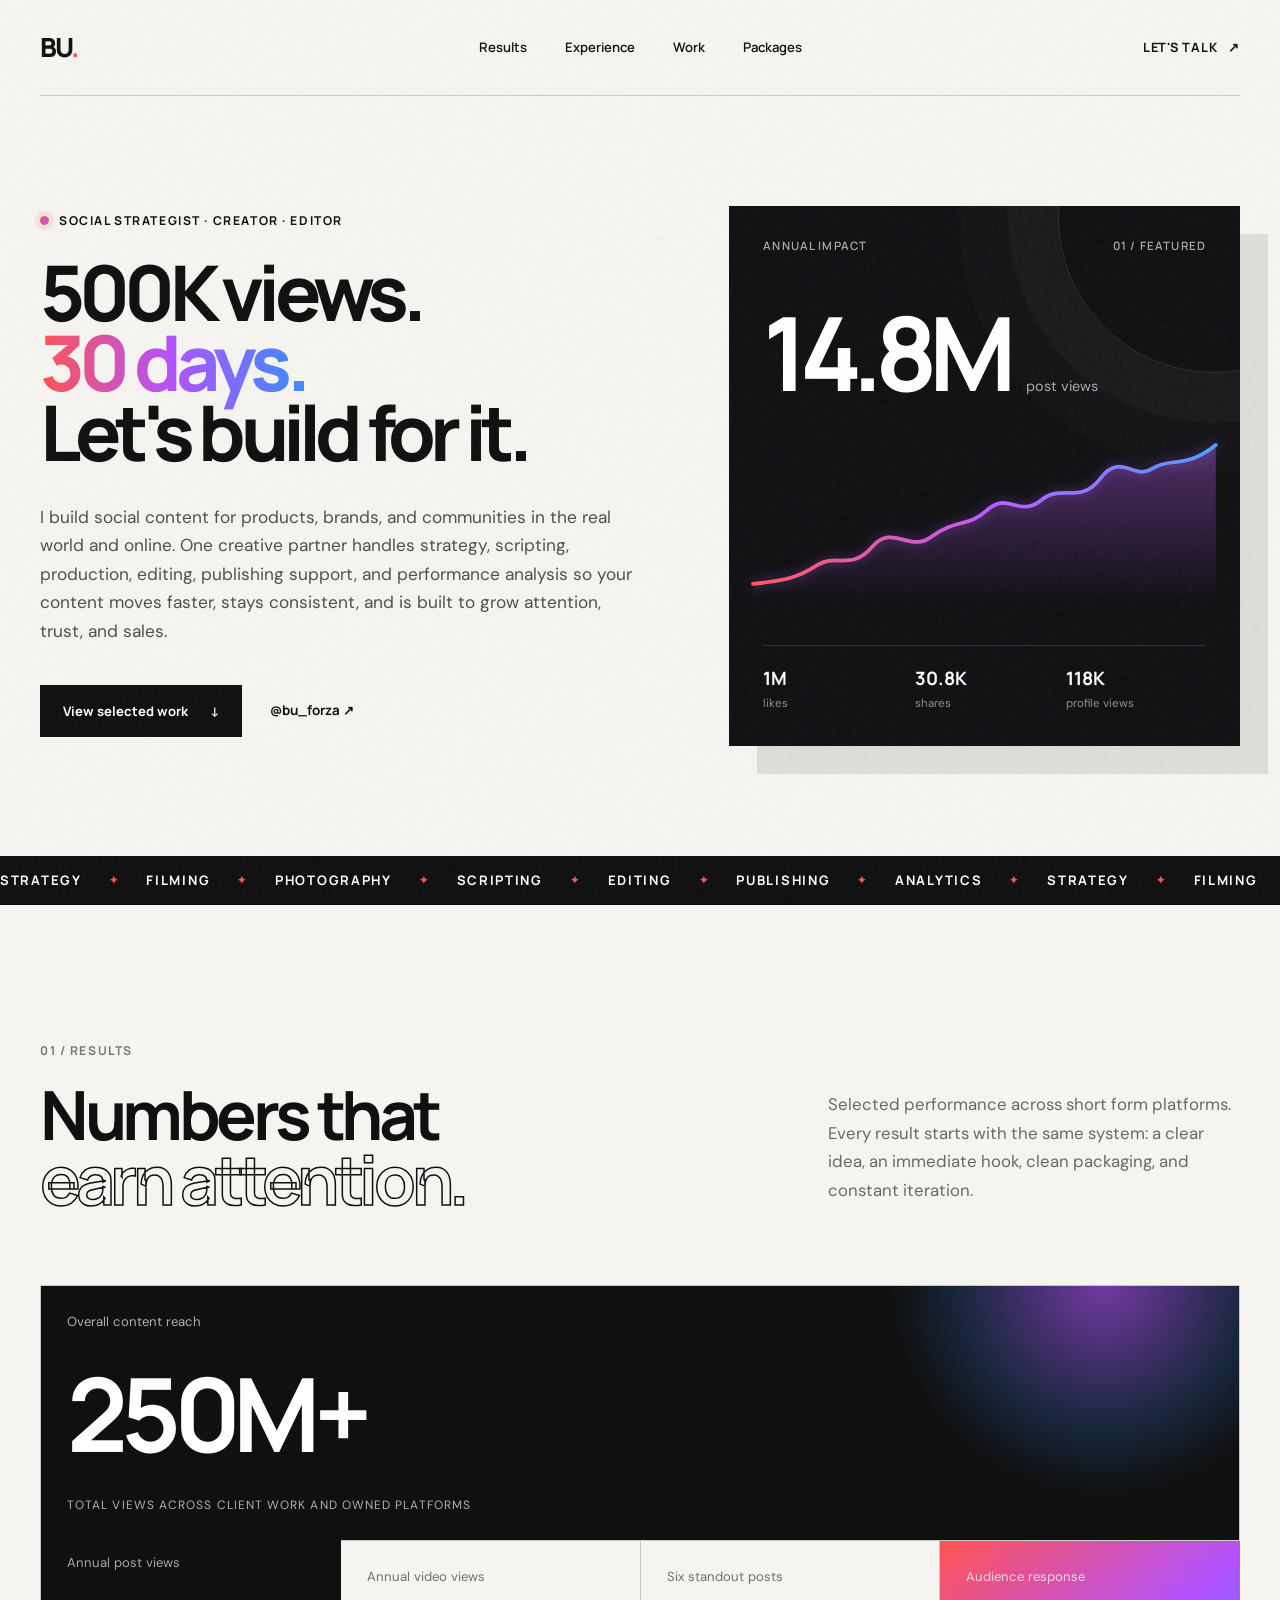
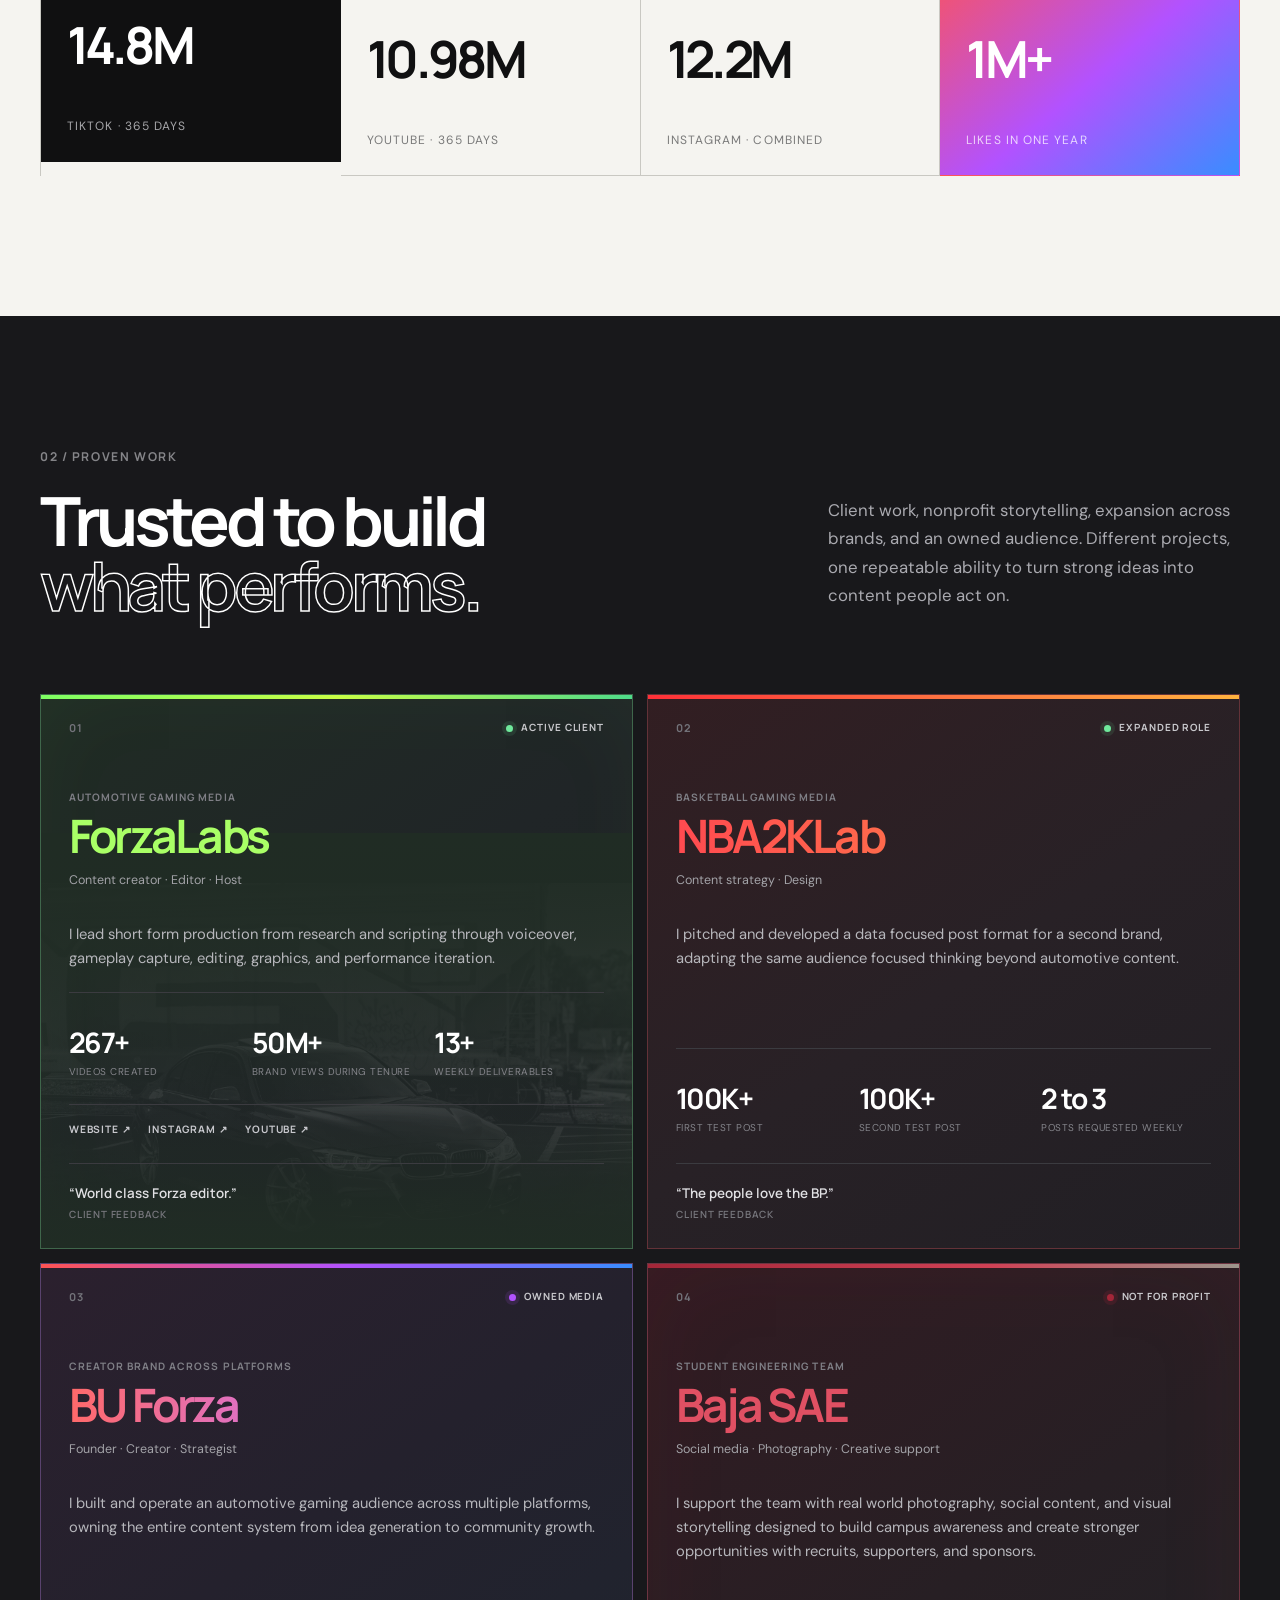
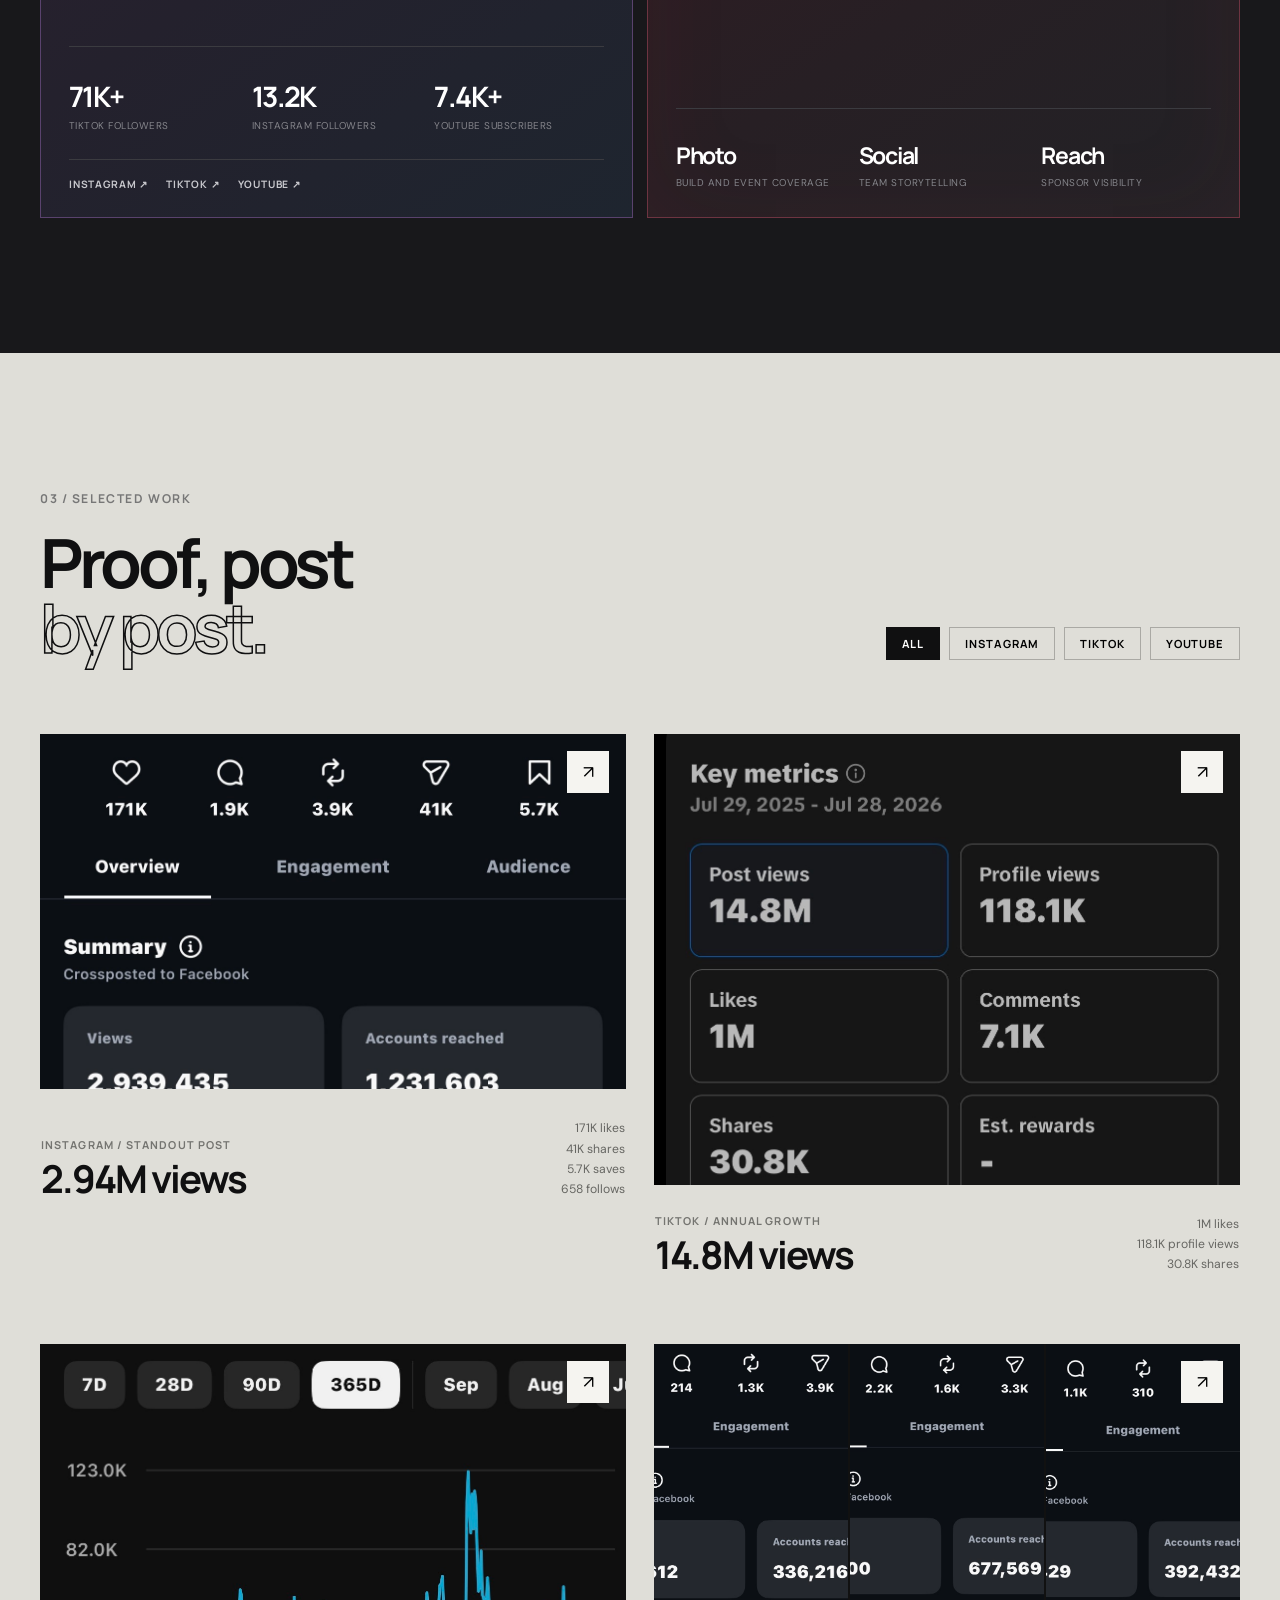
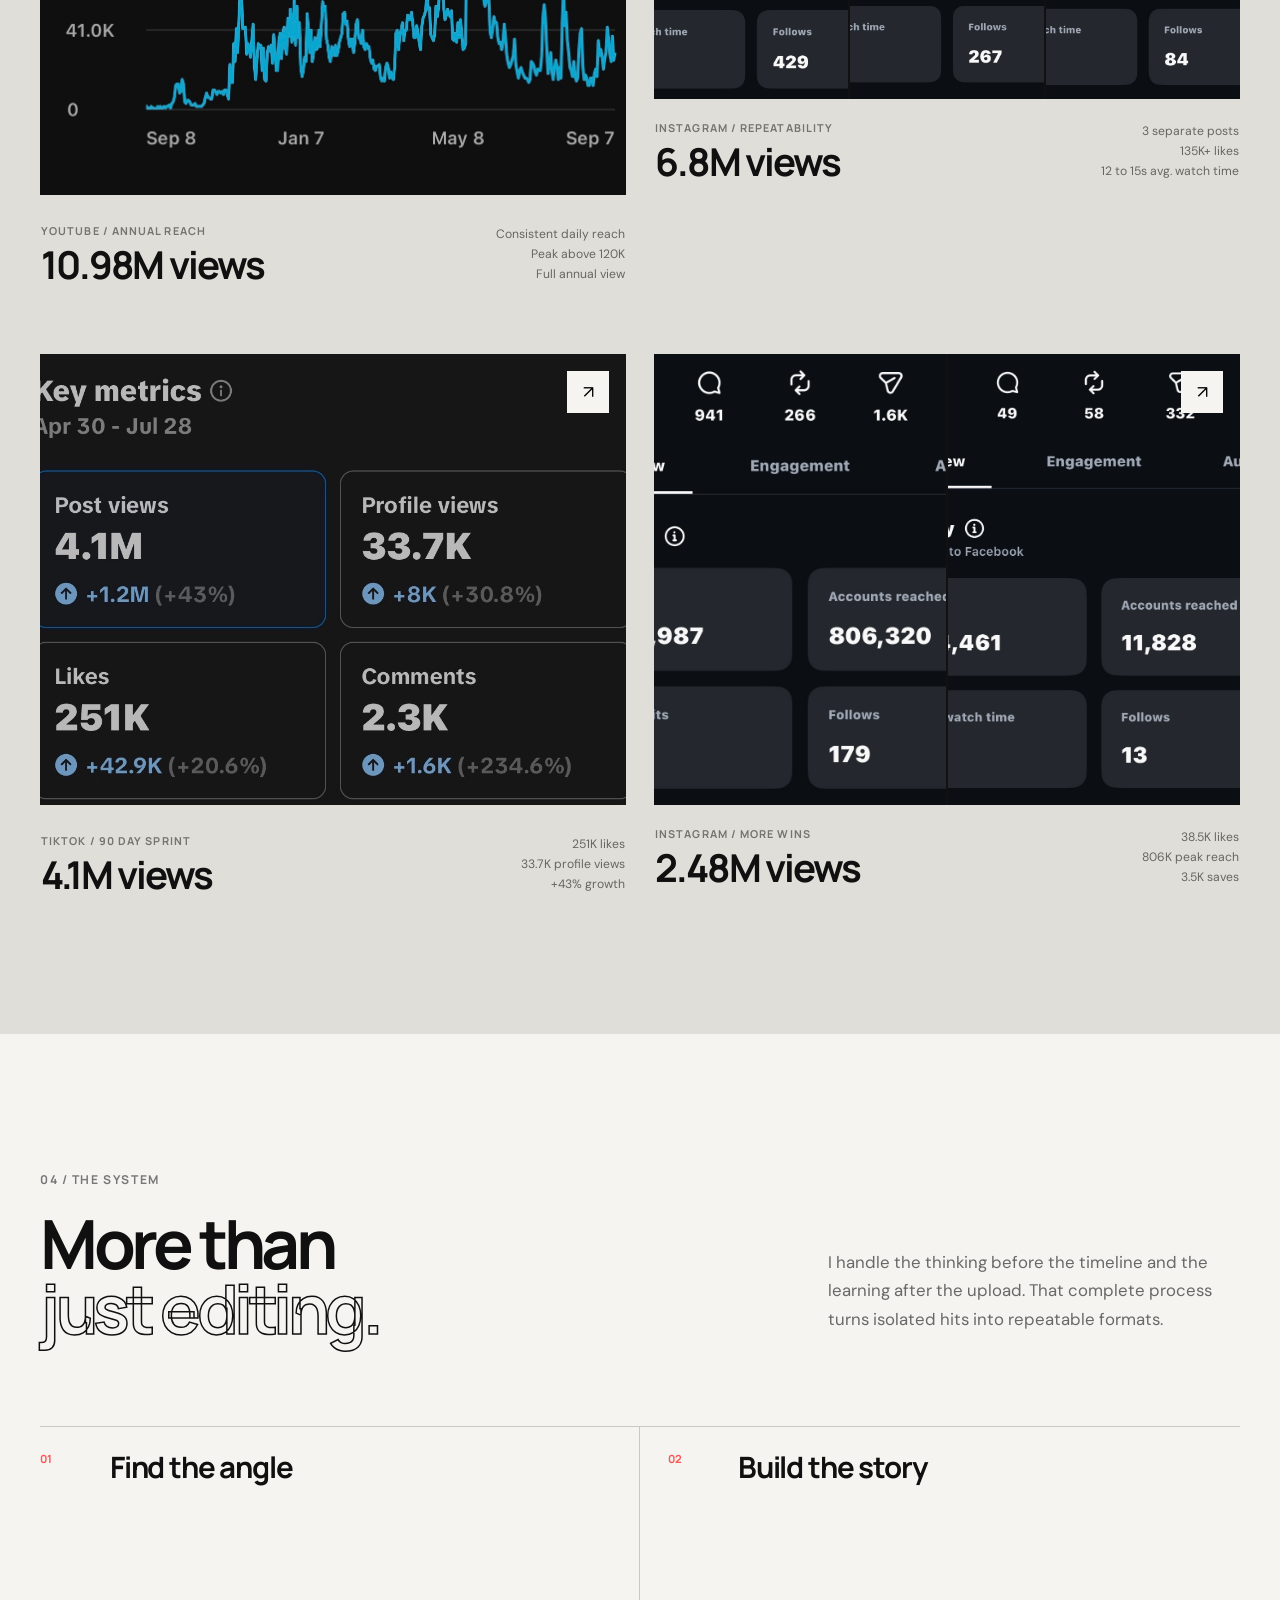
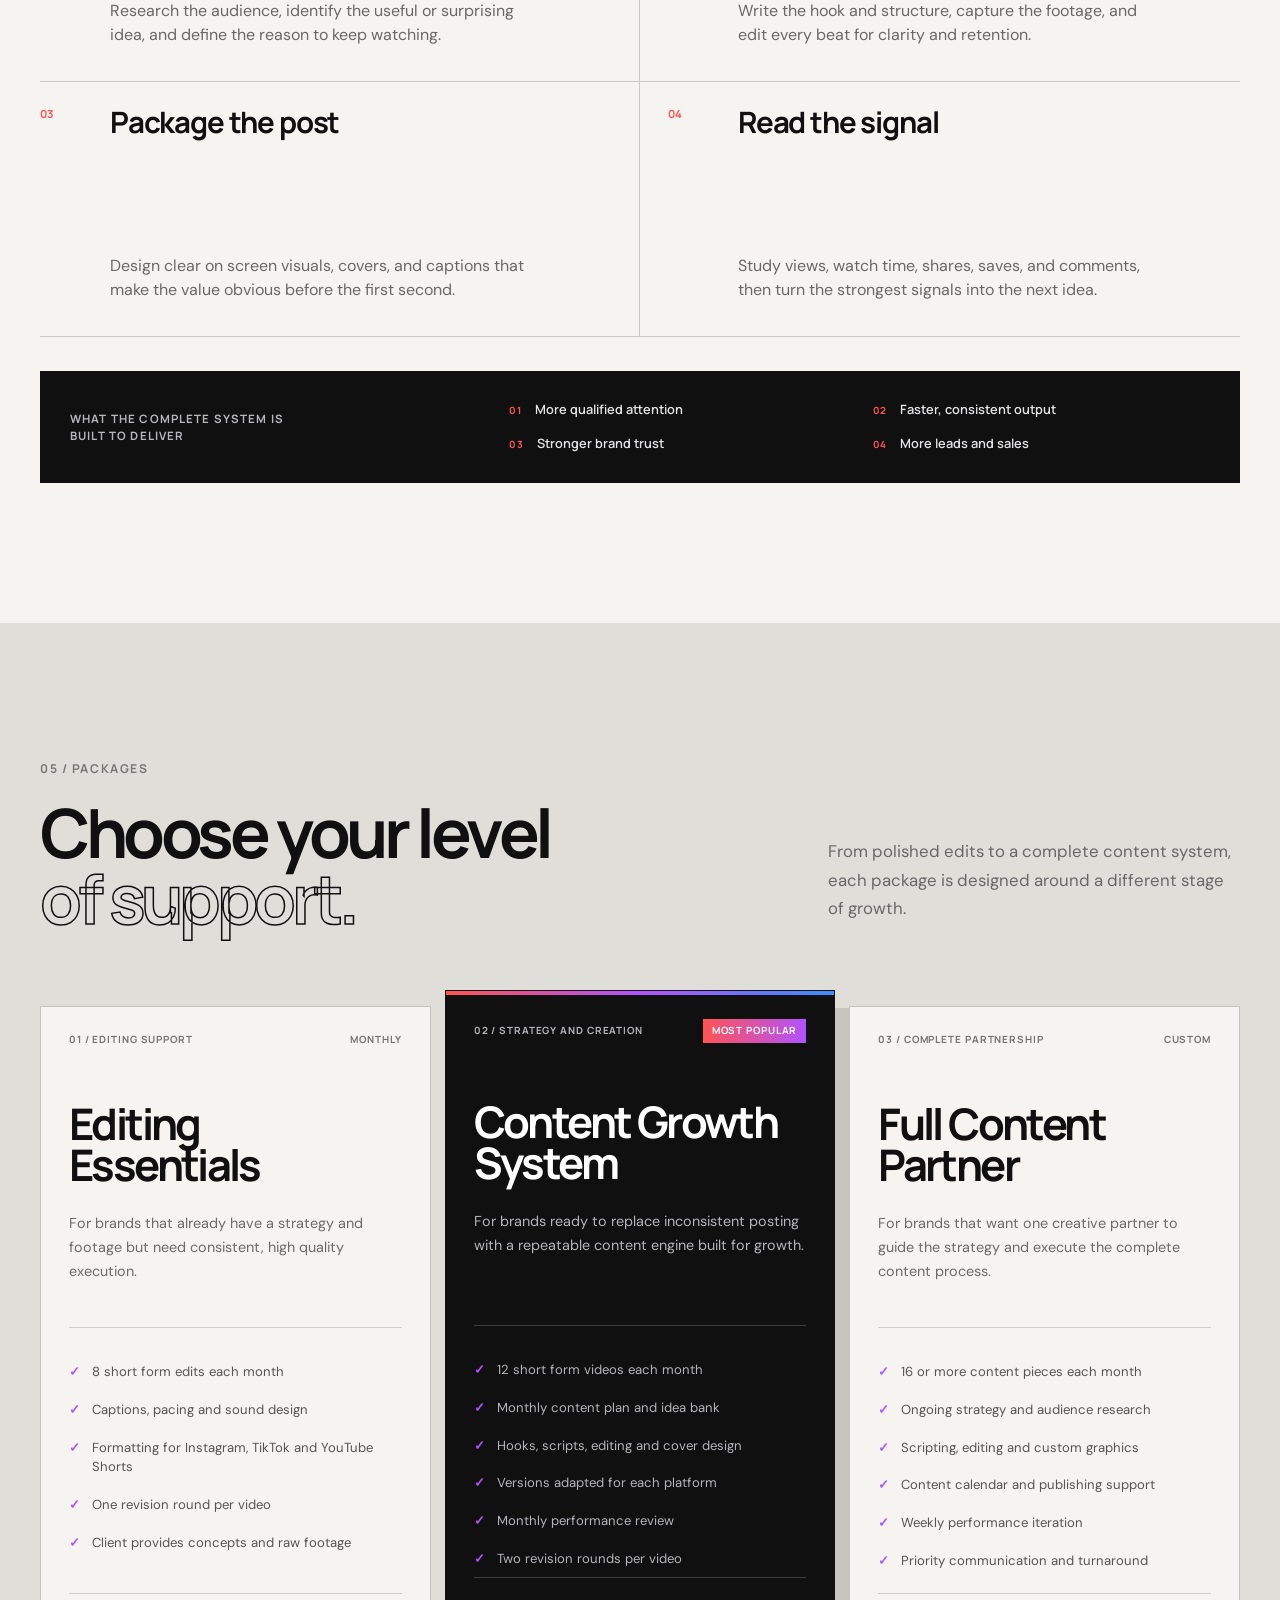
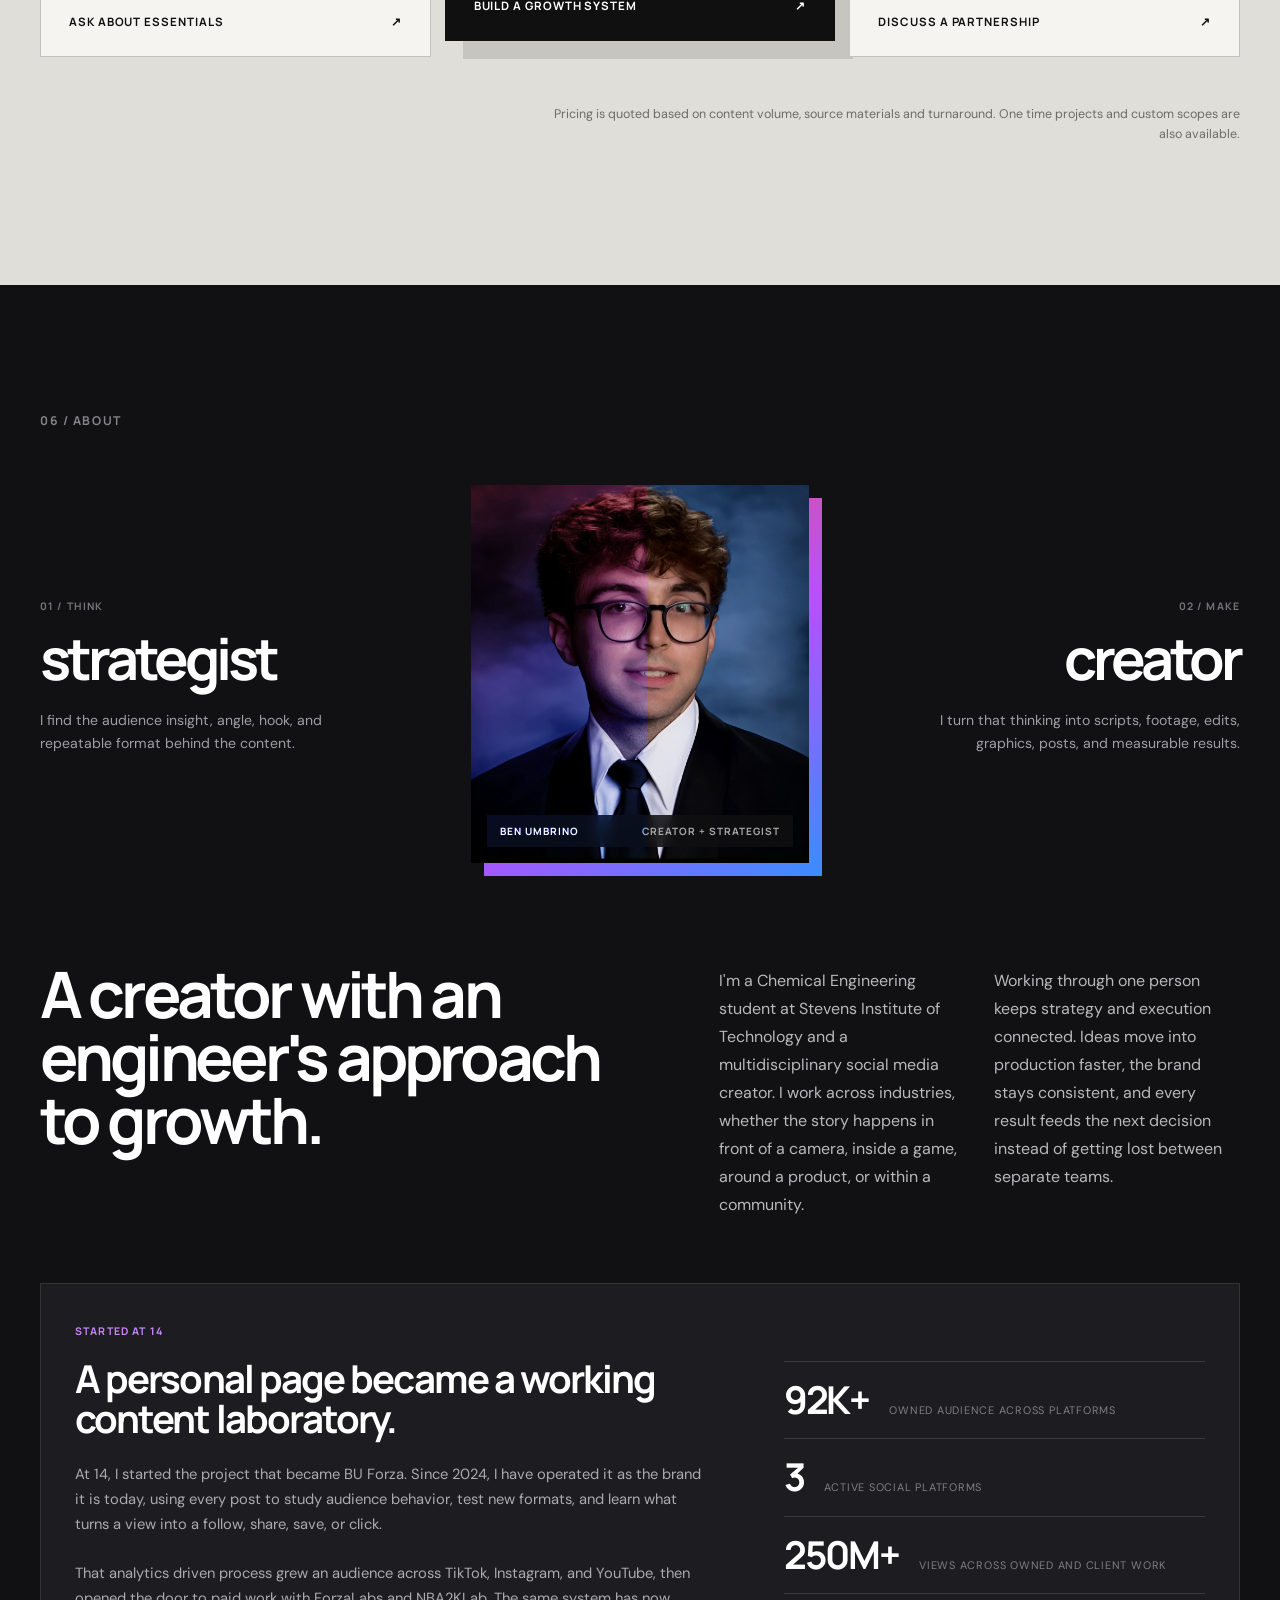
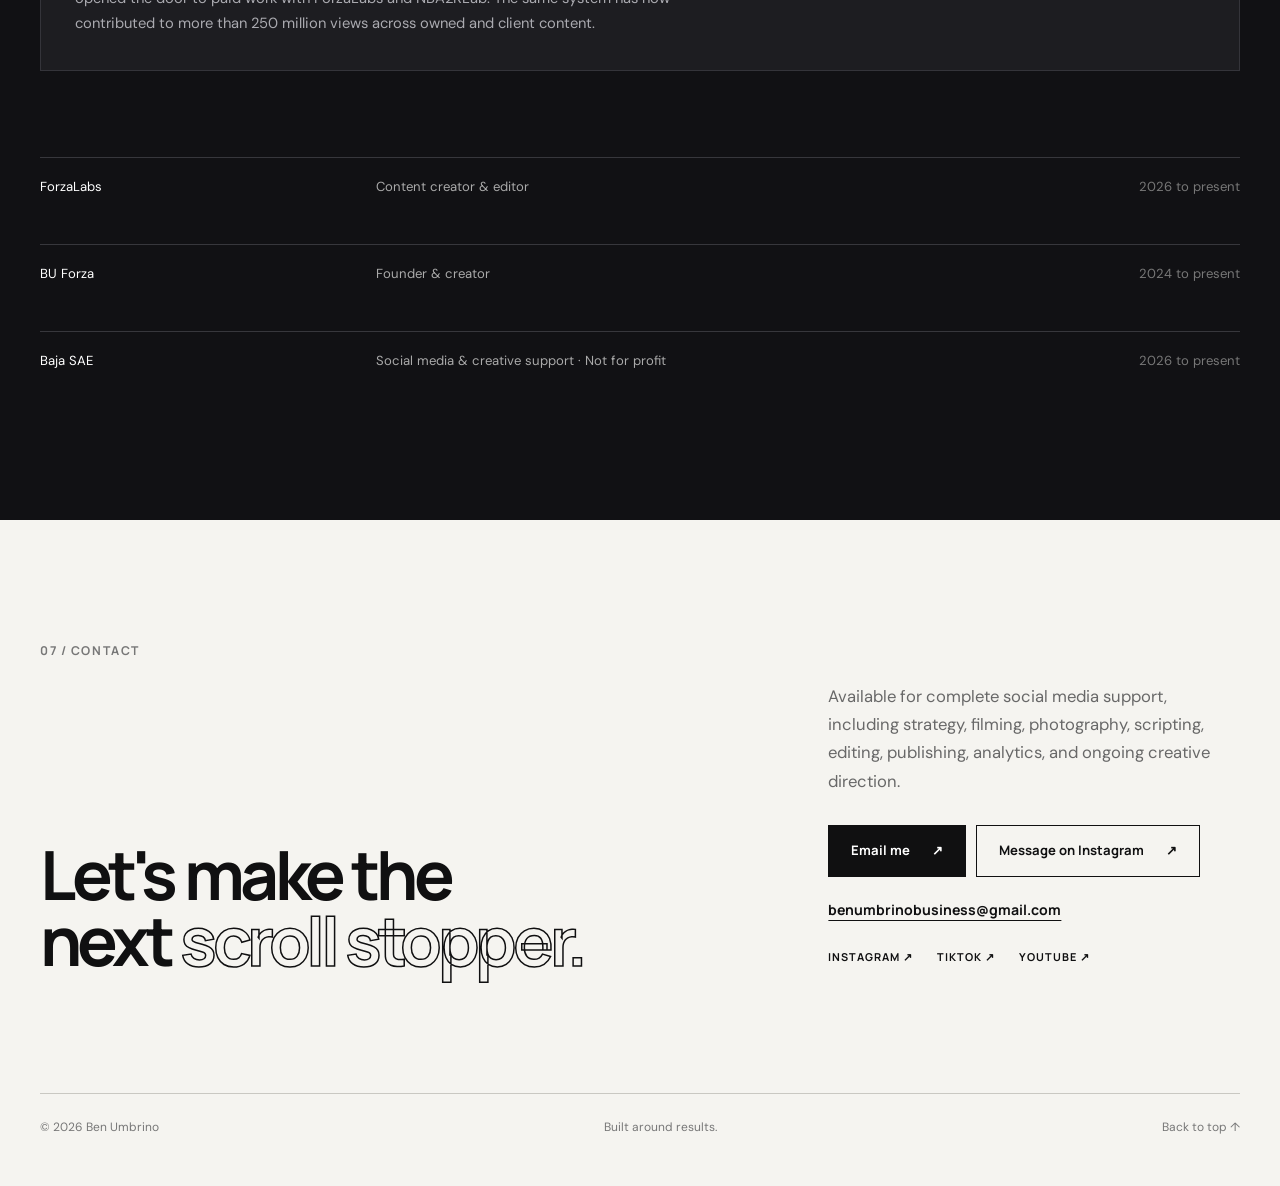
==== commit d610a472: "Add files via upload" ====
--- a/index.html
+++ b/index.html
@@ -119,7 +119,7 @@
 
         <div class="credential-grid">
           <article class="credential-card credential-featured credential-automotive credential-forza">
-            <img class="credential-backdrop" src="assets/bmw-f30.png" alt="" aria-hidden="true">
+            <img class="credential-backdrop" src="bmw-f30.png" alt="" aria-hidden="true">
             <div class="credential-top">
               <span class="credential-number">01</span>
               <span class="credential-status"><i></i> Active client</span>
@@ -223,8 +223,8 @@
 
         <div class="project-grid">
           <article class="project project-wide" data-platform="instagram">
-            <button class="project-image" type="button" data-image="assets/instagram-2-9m.jpeg" data-alt="Instagram analytics showing 2,939,435 views" aria-label="Open analytics screenshot for 2.9 million view Instagram post">
-              <img src="assets/instagram-2-9m.jpeg" alt="Instagram analytics showing 2,939,435 views" loading="lazy">
+            <button class="project-image" type="button" data-image="instagram-2-9m.jpeg" data-alt="Instagram analytics showing 2,939,435 views" aria-label="Open analytics screenshot for 2.9 million view Instagram post">
+              <img src="instagram-2-9m.jpeg" alt="Instagram analytics showing 2,939,435 views" loading="lazy">
               <span class="open-icon" aria-hidden="true">↗</span>
             </button>
             <div class="project-info">
@@ -234,8 +234,8 @@
           </article>
 
           <article class="project" data-platform="tiktok">
-            <button class="project-image" type="button" data-image="assets/tiktok-annual.jpeg" data-alt="TikTok annual analytics showing 14.8 million post views" aria-label="Open annual TikTok analytics screenshot">
-              <img src="assets/tiktok-annual.jpeg" alt="TikTok annual analytics showing 14.8 million post views" loading="lazy">
+            <button class="project-image" type="button" data-image="tiktok-annual.jpeg" data-alt="TikTok annual analytics showing 14.8 million post views" aria-label="Open annual TikTok analytics screenshot">
+              <img src="tiktok-annual.jpeg" alt="TikTok annual analytics showing 14.8 million post views" loading="lazy">
               <span class="open-icon" aria-hidden="true">↗</span>
             </button>
             <div class="project-info">
@@ -245,8 +245,8 @@
           </article>
 
           <article class="project" data-platform="youtube">
-            <button class="project-image" type="button" data-image="assets/youtube-annual.jpeg" data-alt="Annual video analytics chart showing 10,978,067 views" aria-label="Open annual video analytics screenshot">
-              <img src="assets/youtube-annual.jpeg" alt="Annual video analytics chart showing 10,978,067 views" loading="lazy">
+            <button class="project-image" type="button" data-image="youtube-annual.jpeg" data-alt="Annual video analytics chart showing 10,978,067 views" aria-label="Open annual video analytics screenshot">
+              <img src="youtube-annual.jpeg" alt="Annual video analytics chart showing 10,978,067 views" loading="lazy">
               <span class="open-icon" aria-hidden="true">↗</span>
             </button>
             <div class="project-info">
@@ -256,10 +256,10 @@
           </article>
 
           <article class="project project-wide" data-platform="instagram">
-            <button class="project-image project-collage" type="button" data-image="assets/instagram-2-6m.jpeg" data-alt="Instagram analytics showing 2,682,612 views" aria-label="Open analytics screenshot for 2.68 million view Instagram post">
-              <img src="assets/instagram-2-6m.jpeg" alt="Instagram analytics showing 2,682,612 views" loading="lazy">
-              <img src="assets/instagram-2-3m.jpeg" alt="Instagram analytics showing 2,311,100 views" loading="lazy">
-              <img src="assets/instagram-1-8m.jpeg" alt="Instagram analytics showing 1,814,429 views" loading="lazy">
+            <button class="project-image project-collage" type="button" data-image="instagram-2-6m.jpeg" data-alt="Instagram analytics showing 2,682,612 views" aria-label="Open analytics screenshot for 2.68 million view Instagram post">
+              <img src="instagram-2-6m.jpeg" alt="Instagram analytics showing 2,682,612 views" loading="lazy">
+              <img src="instagram-2-3m.jpeg" alt="Instagram analytics showing 2,311,100 views" loading="lazy">
+              <img src="instagram-1-8m.jpeg" alt="Instagram analytics showing 1,814,429 views" loading="lazy">
               <span class="open-icon" aria-hidden="true">↗</span>
             </button>
             <div class="project-info">
@@ -269,8 +269,8 @@
           </article>
 
           <article class="project" data-platform="tiktok">
-            <button class="project-image" type="button" data-image="assets/tiktok-90d.jpeg" data-alt="TikTok analytics showing 4.1 million post views in 90 days" aria-label="Open 90 day TikTok analytics screenshot">
-              <img src="assets/tiktok-90d.jpeg" alt="TikTok analytics showing 4.1 million post views in 90 days" loading="lazy">
+            <button class="project-image" type="button" data-image="tiktok-90d.jpeg" data-alt="TikTok analytics showing 4.1 million post views in 90 days" aria-label="Open 90 day TikTok analytics screenshot">
+              <img src="tiktok-90d.jpeg" alt="TikTok analytics showing 4.1 million post views in 90 days" loading="lazy">
               <span class="open-icon" aria-hidden="true">↗</span>
             </button>
             <div class="project-info">
@@ -280,9 +280,9 @@
           </article>
 
           <article class="project" data-platform="instagram">
-            <button class="project-image project-collage two" type="button" data-image="assets/instagram-1-25m.jpeg" data-alt="Instagram analytics showing 1,259,987 views" aria-label="Open additional Instagram analytics screenshot">
-              <img src="assets/instagram-1-25m.jpeg" alt="Instagram analytics showing 1,259,987 views" loading="lazy">
-              <img src="assets/instagram-1-2m.jpeg" alt="Instagram analytics showing 1,224,461 views" loading="lazy">
+            <button class="project-image project-collage two" type="button" data-image="instagram-1-25m.jpeg" data-alt="Instagram analytics showing 1,259,987 views" aria-label="Open additional Instagram analytics screenshot">
+              <img src="instagram-1-25m.jpeg" alt="Instagram analytics showing 1,259,987 views" loading="lazy">
+              <img src="instagram-1-2m.jpeg" alt="Instagram analytics showing 1,224,461 views" loading="lazy">
               <span class="open-icon" aria-hidden="true">↗</span>
             </button>
             <div class="project-info">
@@ -390,7 +390,7 @@
           </div>
           <figure class="portrait-frame">
             <span class="portrait-wash" aria-hidden="true"></span>
-            <img src="assets/ben-umbrino-portrait.jpeg" alt="Portrait of Ben Umbrino" width="1206" height="1507" loading="lazy">
+            <img src="ben-umbrino-portrait.jpeg" alt="Portrait of Ben Umbrino" width="1206" height="1507" loading="lazy">
             <figcaption><span>Ben Umbrino</span><span>Creator + strategist</span></figcaption>
           </figure>
           <div class="identity-role identity-role-right">
